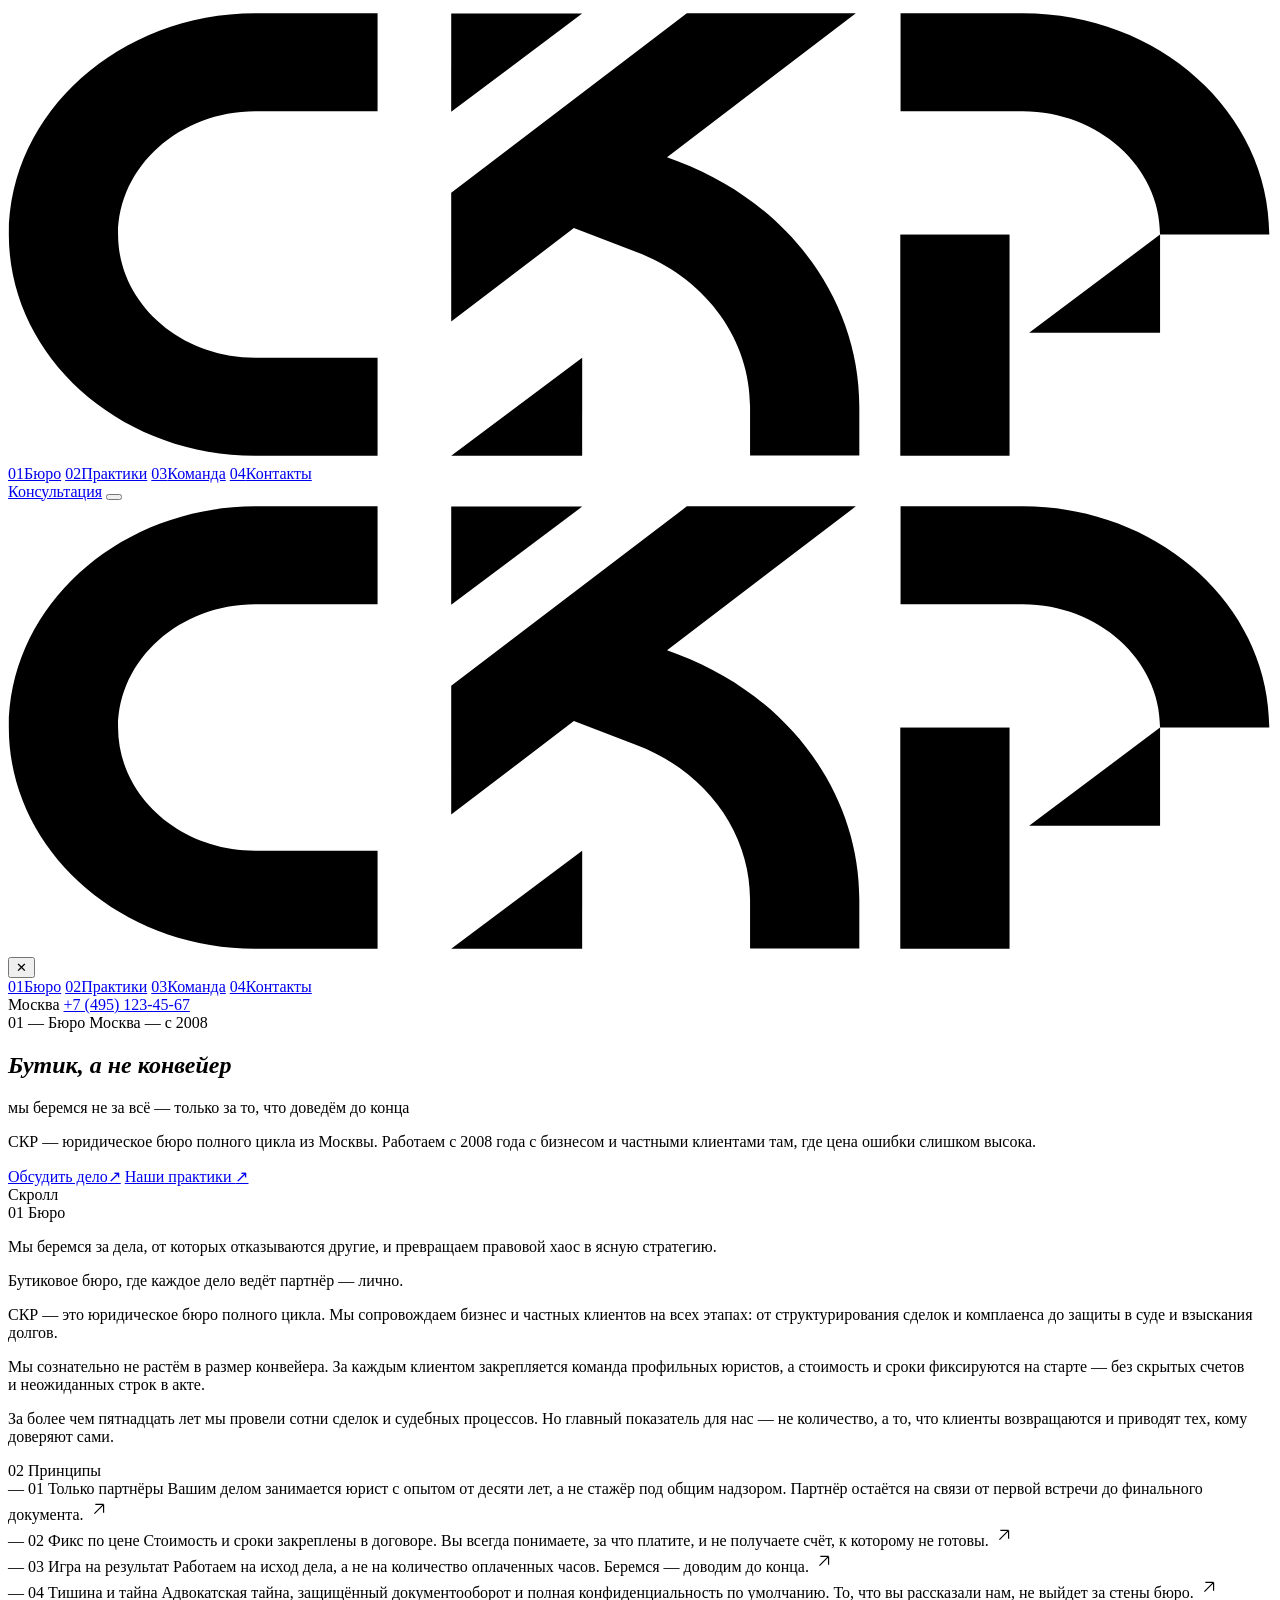
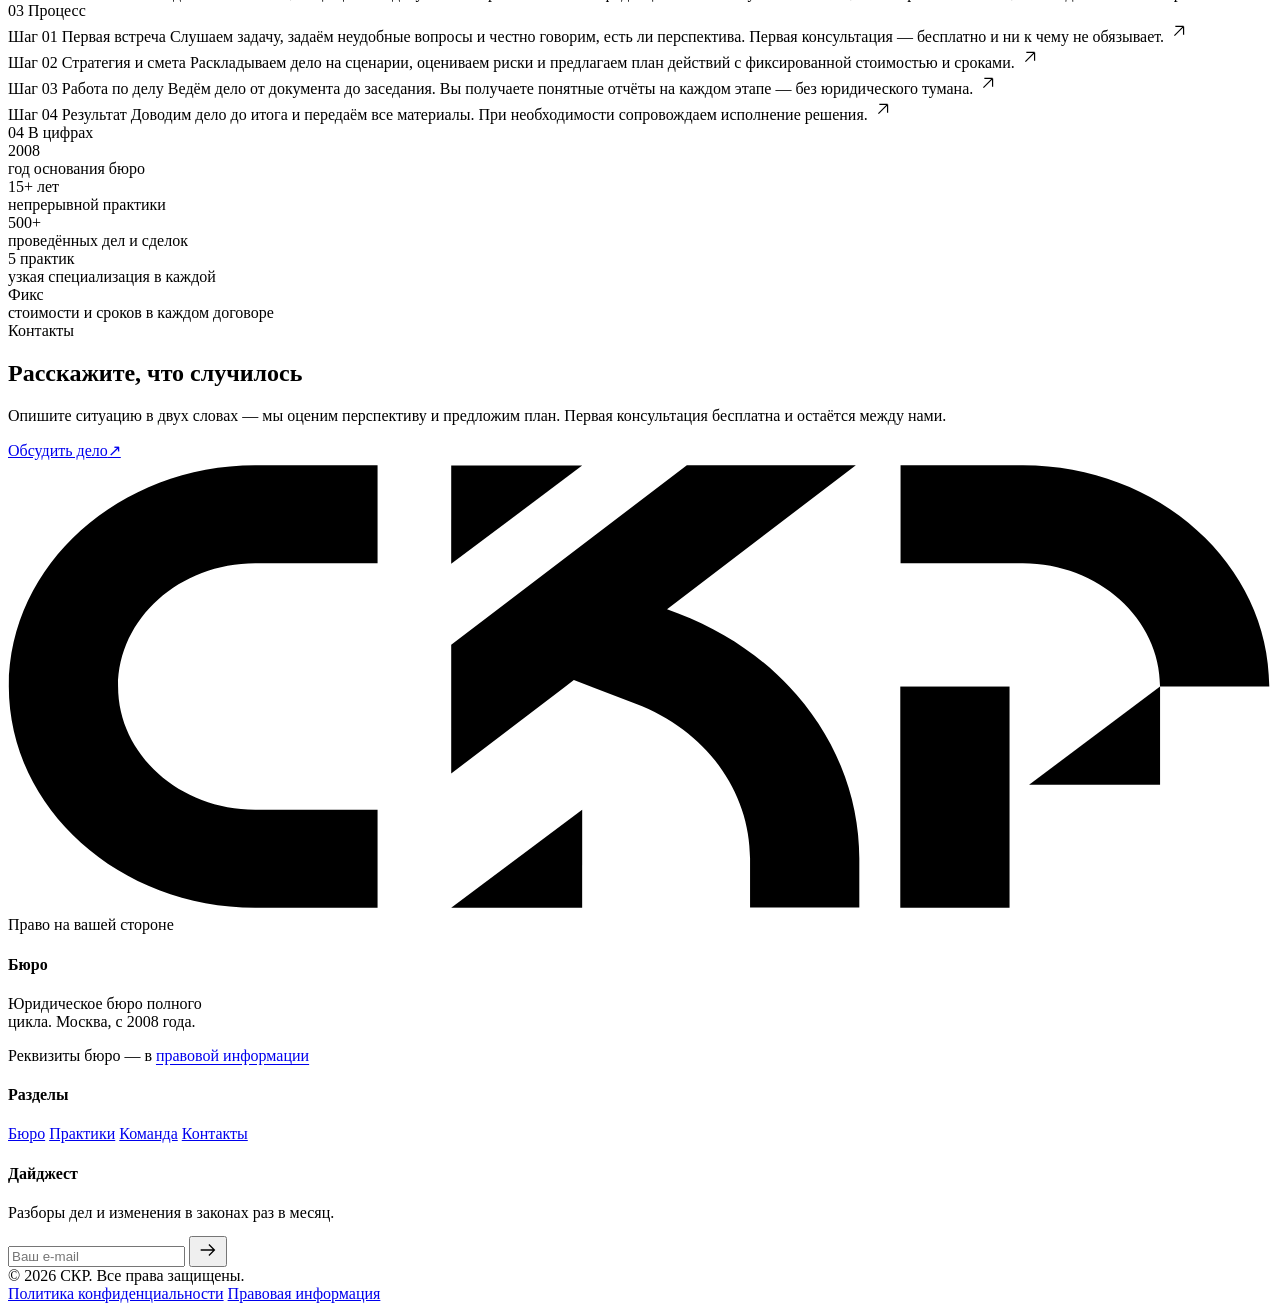
==== site/index.html @ e6e2aff7 "feat: assemble 4-page SKR site from design reference and content spec - clone-and-carve of Desigan/s" ====
<!DOCTYPE html>
<html lang="ru">
<head>
<meta charset="UTF-8">
<meta name="viewport" content="width=device-width, initial-scale=1.0">
<title>СКР — Юридическое бюро полного цикла | Москва</title>
<meta name="description" content="СКР — бутиковое юридическое бюро полного цикла из Москвы. Работаем с 2008 года с бизнесом и частными клиентами там, где цена ошибки слишком высока.">
<link rel="icon" type="image/svg+xml" href="assets/img/favicon.svg">
<link rel="preload" href="assets/fonts/vela-200-800.woff2" as="font" type="font/woff2" crossorigin>
<link rel="preload" href="assets/fonts/cormorant-300-700.woff2" as="font" type="font/woff2" crossorigin>
<link rel="preload" href="assets/fonts/cormorant-300-700-italic.woff2" as="font" type="font/woff2" crossorigin>
<link rel="stylesheet" href="assets/css/style.css">
</head>
<body class="no-js">

<!-- cursor -->
<div class="cur" aria-hidden="true"></div>
<div class="cur cur-ring" aria-hidden="true"></div>

<!-- ===================== HEADER ===================== -->
<header class="hdr">
<div class="hdr__in">
<a href="index.html" class="logo cursor-target" aria-label="СКР — юридическое бюро">
<svg viewBox="62 213 472 169" xmlns="http://www.w3.org/2000/svg">
<path d="M62.3,297.6c0,45.5,41.3,82.6,92,82.6H200v-36.6h-45.7c-28.2,0-51.2-20.6-51.2-46c0-25.3,23-46,51.2-46H200v-36.6h-45.7C103.6,215.1,62.3,252.1,62.3,297.6z"/>
<path d="M312.3,270.3l-4.2-1.6l70.5-53.7h-63.1l-88,67v48.1l45.8-34.9l23.1,8.8c26,9.8,42.7,32.5,42.7,57.8v18.3h40.8v-18.3C379.9,321.9,353.4,285.9,312.3,270.3z"/>
<path d="M492.2,297.6H533c0-45.5-41.3-82.6-92-82.6h-45.7v36.6h45.7C469.2,251.7,492.2,272.3,492.2,297.6z"/>
<rect x="395.2" y="297.6" width="40.8" height="82.6"/>
<polygon points="276.4,343.6 276.4,380.2 227.5,380.2"/>
<polygon points="492.2,297.6 492.2,334.3 443.3,334.3"/>
<polygon points="227.5,251.7 227.5,215.1 276.4,215.1"/>
</svg>
</a>
<nav class="nav">
<a href="index.html" class="cursor-target is-active" aria-current="page"><span class="nn">01</span>Бюро</a>
<a href="praktiki.html" class="cursor-target"><span class="nn">02</span>Практики</a>
<a href="komanda.html" class="cursor-target"><span class="nn">03</span>Команда</a>
<a href="kontakty.html" class="cursor-target"><span class="nn">04</span>Контакты</a>
</nav>
<a href="kontakty.html" class="hdr__cta cursor-target"><span class="dot"></span>Консультация</a>
<button class="burger cursor-target" id="burger" aria-label="Меню"><span></span><span></span></button>
</div>
</header>

<!-- mobile menu -->
<div class="mm" id="mm">
<div class="mm__top">
<span class="logo" aria-hidden="true">
<svg viewBox="62 213 472 169" xmlns="http://www.w3.org/2000/svg">
<path d="M62.3,297.6c0,45.5,41.3,82.6,92,82.6H200v-36.6h-45.7c-28.2,0-51.2-20.6-51.2-46c0-25.3,23-46,51.2-46H200v-36.6h-45.7C103.6,215.1,62.3,252.1,62.3,297.6z"/>
<path d="M312.3,270.3l-4.2-1.6l70.5-53.7h-63.1l-88,67v48.1l45.8-34.9l23.1,8.8c26,9.8,42.7,32.5,42.7,57.8v18.3h40.8v-18.3C379.9,321.9,353.4,285.9,312.3,270.3z"/>
<path d="M492.2,297.6H533c0-45.5-41.3-82.6-92-82.6h-45.7v36.6h45.7C469.2,251.7,492.2,272.3,492.2,297.6z"/>
<rect x="395.2" y="297.6" width="40.8" height="82.6"/>
<polygon points="276.4,343.6 276.4,380.2 227.5,380.2"/>
<polygon points="492.2,297.6 492.2,334.3 443.3,334.3"/>
<polygon points="227.5,251.7 227.5,215.1 276.4,215.1"/>
</svg>
</span>
<button class="mm__x" id="mmx" aria-label="Закрыть">✕</button>
</div>
<nav>
<a href="index.html" class="mlink is-active"><span class="mn">01</span>Бюро</a>
<a href="praktiki.html" class="mlink"><span class="mn">02</span>Практики</a>
<a href="komanda.html" class="mlink"><span class="mn">03</span>Команда</a>
<a href="kontakty.html" class="mlink"><span class="mn">04</span>Контакты</a>
</nav>
<div class="mm__foot">
<span>Москва</span>
<span><a href="tel:+74951234567">+7&nbsp;(495)&nbsp;123-45-67</a></span>
</div>
</div>

<!-- ===================== HERO — 1.1 ===================== -->
<section class="hero" id="top">
<div class="hero__meta">
<span class="kicker">01&nbsp;— Бюро</span>
<span class="kicker kicker--mute">Москва — с&nbsp;2008</span>
</div>
<div class="hero__h full">
<h1 data-hero>
<span class="row"><i>Бутик,</i></span>
<span class="row"><i>а&nbsp;не&nbsp;<span class="accent">конвейер</span></i></span>
</h1>
<p class="hero__serif fx" data-fade>мы&nbsp;беремся не&nbsp;за&nbsp;всё&nbsp;— только за&nbsp;то, что доведём до&nbsp;конца</p>
<div class="hero__base">
<p class="hero__lead lead muted fx" data-fade>СКР&nbsp;— юридическое бюро полного цикла из&nbsp;Москвы. Работаем с&nbsp;2008 года с&nbsp;бизнесом и&nbsp;частными клиентами там, где цена ошибки слишком высока.</p>
<div class="hero__actions fx" data-fade>
<a href="kontakty.html" class="btn btn--solid cursor-target"><span class="lbl">Обсудить дело</span><span class="arr">↗</span></a>
<a href="praktiki.html" class="lnk cursor-target">Наши практики <span class="arr">↗</span></a>
</div>
</div>
</div>
<div class="scrollcue" aria-hidden="true">
<span>Скролл</span>
<div class="l"></div>
</div>
</section>

<!-- ===================== ABOUT — 1.2 / 1.3 ===================== -->
<section class="pad full" id="about">
<div class="sec-head fx" data-fade>
<span class="idx">01</span>
<span class="kicker">Бюро</span>
<span class="rule"></span>
</div>
<div class="grid">
<div style="grid-column:1/13;">
<p class="statement" data-words>Мы&nbsp;беремся за&nbsp;дела, от&nbsp;которых отказываются другие, и&nbsp;превращаем правовой хаос <span class="em">в&nbsp;ясную стратегию</span>.</p>
</div>
</div>
<div class="grid about__cols">
<div class="about__l">
<p class="lead fx" data-fade>Бутиковое бюро, где каждое дело ведёт партнёр&nbsp;— лично.</p>
</div>
<div class="about__r">
<p class="body-sm fx" data-fade>СКР&nbsp;— это юридическое бюро полного цикла. Мы&nbsp;сопровождаем бизнес и&nbsp;частных клиентов на&nbsp;всех этапах: от&nbsp;структурирования сделок и&nbsp;комплаенса до&nbsp;защиты в&nbsp;суде и&nbsp;взыскания долгов.</p>
<p class="body-sm fx" data-fade>Мы&nbsp;сознательно не&nbsp;растём в&nbsp;размер конвейера. За&nbsp;каждым клиентом закрепляется команда профильных юристов, а&nbsp;стоимость и&nbsp;сроки фиксируются на&nbsp;старте&nbsp;— без скрытых счетов и&nbsp;неожиданных строк в&nbsp;акте.</p>
<p class="body-sm fx" data-fade>За&nbsp;более чем пятнадцать лет мы&nbsp;провели сотни сделок и&nbsp;судебных процессов. Но&nbsp;главный показатель для нас&nbsp;— не&nbsp;количество, а&nbsp;то, что клиенты возвращаются и&nbsp;приводят тех, кому доверяют сами.</p>
</div>
</div>
</section>

<!-- ===================== PRINCIPLES — 1.4 ===================== -->
<section class="pad full" id="principles" style="padding-top:0;">
<div class="sec-head fx" data-fade>
<span class="idx">02</span>
<span class="kicker">Принципы</span>
<span class="rule"></span>
</div>
<div class="values" style="margin-top:0;">
<div class="vrow cursor-target fx" data-fade>
<span class="vn">— 01</span>
<span class="vt">Только <span class="em">партнёры</span></span>
<span class="vd">Вашим делом занимается юрист с&nbsp;опытом от&nbsp;десяти лет, а&nbsp;не&nbsp;стажёр под общим надзором. Партнёр остаётся на&nbsp;связи от&nbsp;первой встречи до&nbsp;финального документа.</span>
<span class="va"><svg width="22" height="22" viewBox="0 0 24 24" fill="none"><path d="M7 17 17 7M17 7H8M17 7v9" stroke="currentColor" stroke-width="1.3"/></svg></span>
</div>
<div class="vrow cursor-target fx" data-fade>
<span class="vn">— 02</span>
<span class="vt">Фикс по&nbsp;<span class="em">цене</span></span>
<span class="vd">Стоимость и&nbsp;сроки закреплены в&nbsp;договоре. Вы&nbsp;всегда понимаете, за&nbsp;что платите, и&nbsp;не&nbsp;получаете счёт, к&nbsp;которому не&nbsp;готовы.</span>
<span class="va"><svg width="22" height="22" viewBox="0 0 24 24" fill="none"><path d="M7 17 17 7M17 7H8M17 7v9" stroke="currentColor" stroke-width="1.3"/></svg></span>
</div>
<div class="vrow cursor-target fx" data-fade>
<span class="vn">— 03</span>
<span class="vt">Игра на&nbsp;<span class="em">результат</span></span>
<span class="vd">Работаем на&nbsp;исход дела, а&nbsp;не&nbsp;на&nbsp;количество оплаченных часов. Беремся&nbsp;— доводим до&nbsp;конца.</span>
<span class="va"><svg width="22" height="22" viewBox="0 0 24 24" fill="none"><path d="M7 17 17 7M17 7H8M17 7v9" stroke="currentColor" stroke-width="1.3"/></svg></span>
</div>
<div class="vrow cursor-target fx" data-fade>
<span class="vn">— 04</span>
<span class="vt">Тишина и&nbsp;<span class="em">тайна</span></span>
<span class="vd">Адвокатская тайна, защищённый документооборот и&nbsp;полная конфиденциальность по&nbsp;умолчанию. То, что вы&nbsp;рассказали нам, не&nbsp;выйдет за&nbsp;стены бюро.</span>
<span class="va"><svg width="22" height="22" viewBox="0 0 24 24" fill="none"><path d="M7 17 17 7M17 7H8M17 7v9" stroke="currentColor" stroke-width="1.3"/></svg></span>
</div>
</div>
</section>

<!-- ===================== PROCESS — 1.5 ===================== -->
<section class="pad full" id="process" style="padding-top:0;">
<div class="sec-head fx" data-fade>
<span class="idx">03</span>
<span class="kicker">Процесс</span>
<span class="rule"></span>
</div>
<div class="values" style="margin-top:0;">
<div class="vrow cursor-target fx" data-fade>
<span class="vn">Шаг 01</span>
<span class="vt">Первая <span class="em">встреча</span></span>
<span class="vd">Слушаем задачу, задаём неудобные вопросы и&nbsp;честно говорим, есть&nbsp;ли перспектива. Первая консультация&nbsp;— бесплатно и&nbsp;ни&nbsp;к&nbsp;чему не&nbsp;обязывает.</span>
<span class="va"><svg width="22" height="22" viewBox="0 0 24 24" fill="none"><path d="M7 17 17 7M17 7H8M17 7v9" stroke="currentColor" stroke-width="1.3"/></svg></span>
</div>
<div class="vrow cursor-target fx" data-fade>
<span class="vn">Шаг 02</span>
<span class="vt">Стратегия и&nbsp;<span class="em">смета</span></span>
<span class="vd">Раскладываем дело на&nbsp;сценарии, оцениваем риски и&nbsp;предлагаем план действий с&nbsp;фиксированной стоимостью и&nbsp;сроками.</span>
<span class="va"><svg width="22" height="22" viewBox="0 0 24 24" fill="none"><path d="M7 17 17 7M17 7H8M17 7v9" stroke="currentColor" stroke-width="1.3"/></svg></span>
</div>
<div class="vrow cursor-target fx" data-fade>
<span class="vn">Шаг 03</span>
<span class="vt">Работа по&nbsp;<span class="em">делу</span></span>
<span class="vd">Ведём дело от&nbsp;документа до&nbsp;заседания. Вы&nbsp;получаете понятные отчёты на&nbsp;каждом этапе&nbsp;— без юридического тумана.</span>
<span class="va"><svg width="22" height="22" viewBox="0 0 24 24" fill="none"><path d="M7 17 17 7M17 7H8M17 7v9" stroke="currentColor" stroke-width="1.3"/></svg></span>
</div>
<div class="vrow cursor-target fx" data-fade>
<span class="vn">Шаг 04</span>
<span class="vt"><span class="em">Результат</span></span>
<span class="vd">Доводим дело до&nbsp;итога и&nbsp;передаём все материалы. При необходимости сопровождаем исполнение решения.</span>
<span class="va"><svg width="22" height="22" viewBox="0 0 24 24" fill="none"><path d="M7 17 17 7M17 7H8M17 7v9" stroke="currentColor" stroke-width="1.3"/></svg></span>
</div>
</div>
</section>

<!-- ===================== FACTS — 1.6 ===================== -->
<section class="pad full" id="facts" style="padding-top:0;">
<div class="sec-head fx" data-fade>
<span class="idx">04</span>
<span class="kicker">В&nbsp;цифрах</span>
<span class="rule"></span>
</div>
<div class="facts" style="margin-top:0;">
<div class="fact fx" data-fade>
<div class="fact__n">2008</div>
<div class="fact__l">год основания бюро</div>
</div>
<div class="fact fx" data-fade>
<div class="fact__n">15+&nbsp;<span class="em">лет</span></div>
<div class="fact__l">непрерывной практики</div>
</div>
<div class="fact fx" data-fade>
<div class="fact__n">500+</div>
<div class="fact__l">проведённых дел и&nbsp;сделок</div>
</div>
<div class="fact fx" data-fade>
<div class="fact__n">5&nbsp;<span class="em">практик</span></div>
<div class="fact__l">узкая специализация в&nbsp;каждой</div>
</div>
<div class="fact fx" data-fade>
<div class="fact__n"><span class="em">Фикс</span></div>
<div class="fact__l">стоимости и&nbsp;сроков в&nbsp;каждом договоре</div>
</div>
</div>
</section>

<!-- ===================== CTA — 1.7 ===================== -->
<section class="cta full">
<span class="kicker fx" data-fade>Контакты</span>
<h2 class="cta__h fx" data-fade>Расскажите, <span class="em">что случилось</span></h2>
<p class="cta__p fx" data-fade>Опишите ситуацию в&nbsp;двух словах&nbsp;— мы&nbsp;оценим перспективу и&nbsp;предложим план. Первая консультация бесплатна и&nbsp;остаётся между нами.</p>
<div class="cta__act fx" data-fade>
<a href="kontakty.html" class="btn btn--on cursor-target"><span class="lbl">Обсудить дело</span><span class="arr">↗</span></a>
</div>
</section>

<!-- ===================== FOOTER ===================== -->
<footer class="footer full">
<div class="grid">
<div class="footer__mark fx" data-fade>
<span class="logo footer__logo" aria-label="СКР">
<svg viewBox="62 213 472 169" xmlns="http://www.w3.org/2000/svg">
<path d="M62.3,297.6c0,45.5,41.3,82.6,92,82.6H200v-36.6h-45.7c-28.2,0-51.2-20.6-51.2-46c0-25.3,23-46,51.2-46H200v-36.6h-45.7C103.6,215.1,62.3,252.1,62.3,297.6z"/>
<path d="M312.3,270.3l-4.2-1.6l70.5-53.7h-63.1l-88,67v48.1l45.8-34.9l23.1,8.8c26,9.8,42.7,32.5,42.7,57.8v18.3h40.8v-18.3C379.9,321.9,353.4,285.9,312.3,270.3z"/>
<path d="M492.2,297.6H533c0-45.5-41.3-82.6-92-82.6h-45.7v36.6h45.7C469.2,251.7,492.2,272.3,492.2,297.6z"/>
<rect x="395.2" y="297.6" width="40.8" height="82.6"/>
<polygon points="276.4,343.6 276.4,380.2 227.5,380.2"/>
<polygon points="492.2,297.6 492.2,334.3 443.3,334.3"/>
<polygon points="227.5,251.7 227.5,215.1 276.4,215.1"/>
</svg>
</span>
<span class="tag">Право на&nbsp;вашей стороне</span>
</div>
</div>
<div class="grid footer__cols">
<div class="fcol fcol--a">
<h4>Бюро</h4>
<p class="muted" style="max-width:30ch;color:var(--grey);">Юридическое бюро полного цикла. Москва, с&nbsp;2008&nbsp;года.</p>
<p class="footer__req" style="margin-top:14px;">Реквизиты бюро&nbsp;— в&nbsp;<a href="privacy.html#legal" class="cursor-target" style="text-decoration:underline;text-underline-offset:3px;">правовой информации</a></p>
</div>
<div class="fcol fcol--b">
<h4>Разделы</h4>
<a href="index.html" class="cursor-target">Бюро</a>
<a href="praktiki.html" class="cursor-target">Практики</a>
<a href="komanda.html" class="cursor-target">Команда</a>
<a href="kontakty.html" class="cursor-target">Контакты</a>
</div>
<div class="fcol fcol--c">
<h4>Дайджест</h4>
<p class="muted" style="color:var(--grey);margin-bottom:14px;">Разборы дел и&nbsp;изменения в&nbsp;законах раз в&nbsp;месяц.</p>
<form class="fnews" id="newsForm">
<input type="email" placeholder="Ваш e-mail" required aria-label="Ваш e-mail">
<button type="submit" aria-label="Подписаться" class="cursor-target">
<svg width="22" height="22" viewBox="0 0 24 24" fill="none"><path d="M4 12h15M13 6l6 6-6 6" stroke="currentColor" stroke-width="1.4"/></svg>
</button>
</form>
</div>
</div>
<div class="footer__base">
<span class="c">© 2026 СКР. Все права защищены.</span>
<div class="links">
<a href="privacy.html" class="cursor-target">Политика конфиденциальности</a>
<a href="privacy.html#legal" class="cursor-target">Правовая информация</a>
</div>
</div>
</footer>

<script src="assets/js/vendor/gsap.min.js"></script>
<script src="assets/js/vendor/ScrollTrigger.min.js"></script>
<script src="assets/js/vendor/lenis.min.js"></script>
<script src="assets/js/vendor/splitting.min.js"></script>
<script src="assets/js/main.js"></script>
</body>
</html>
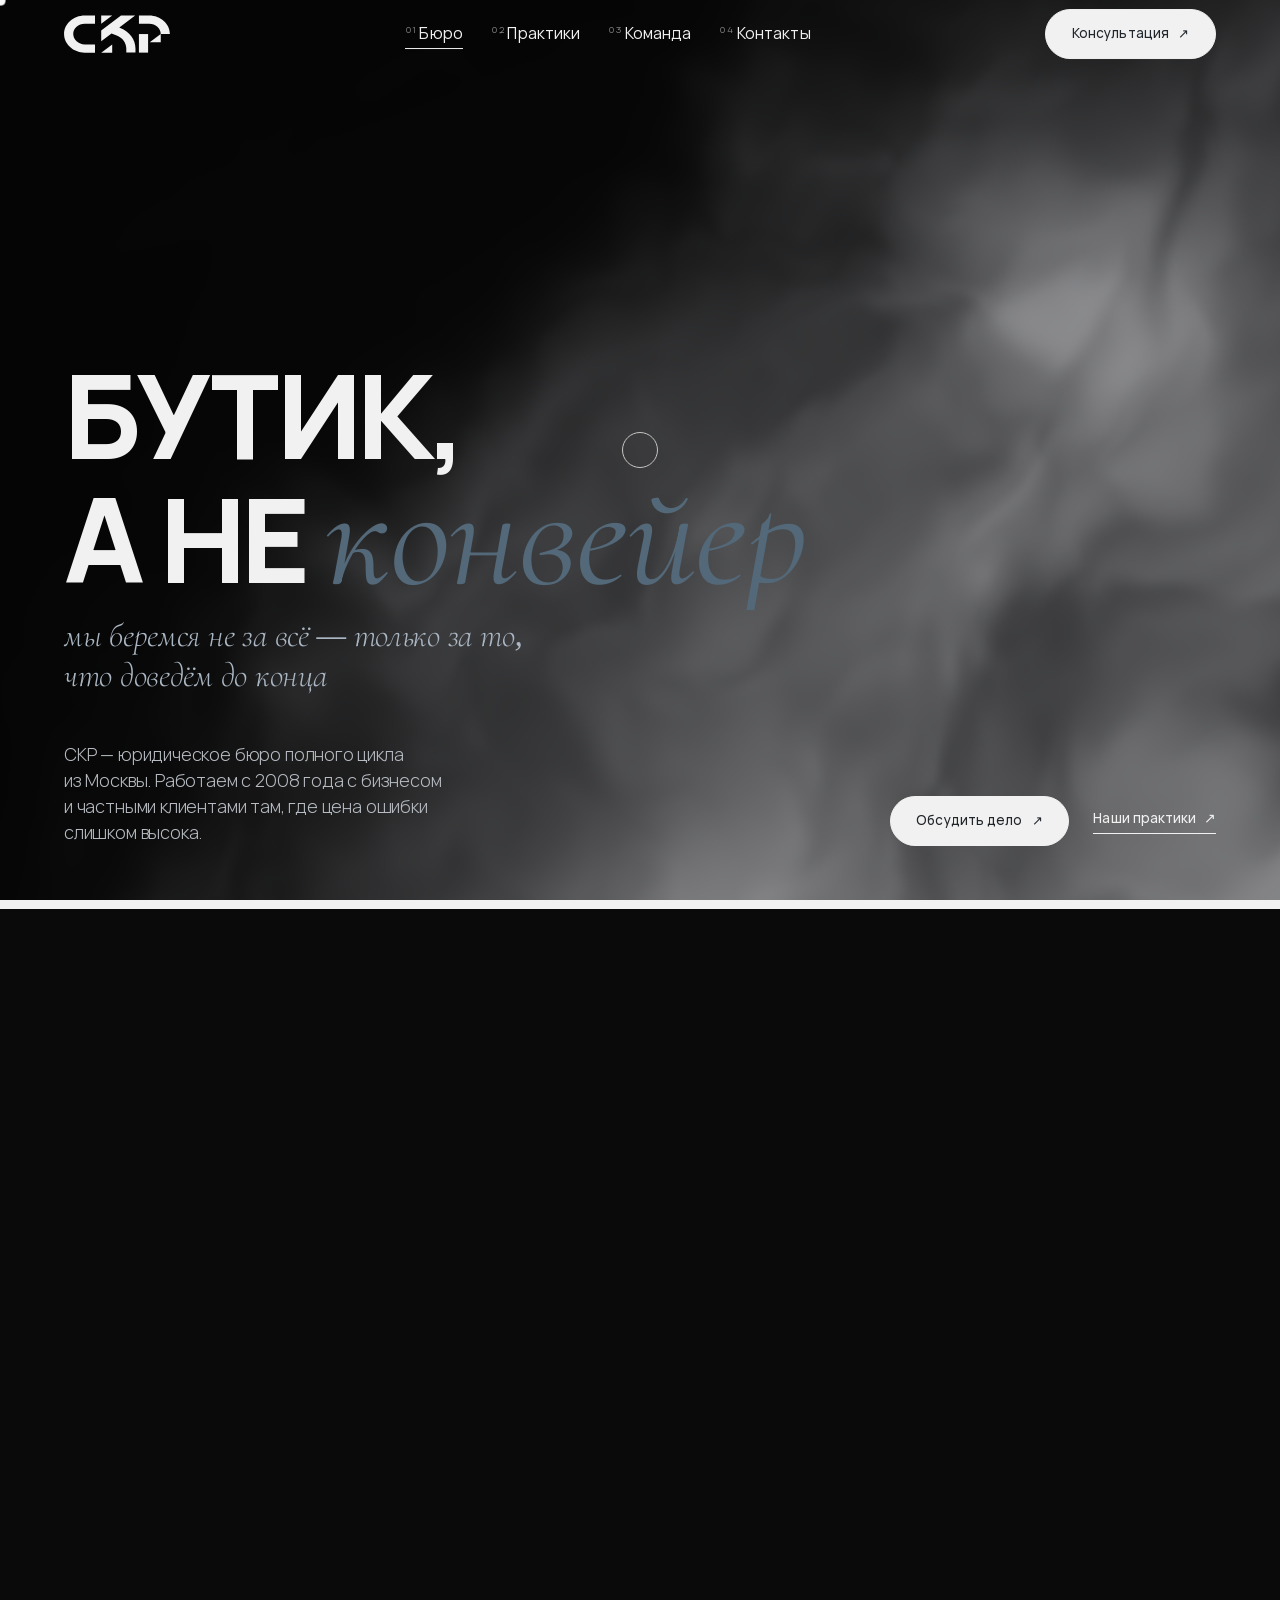
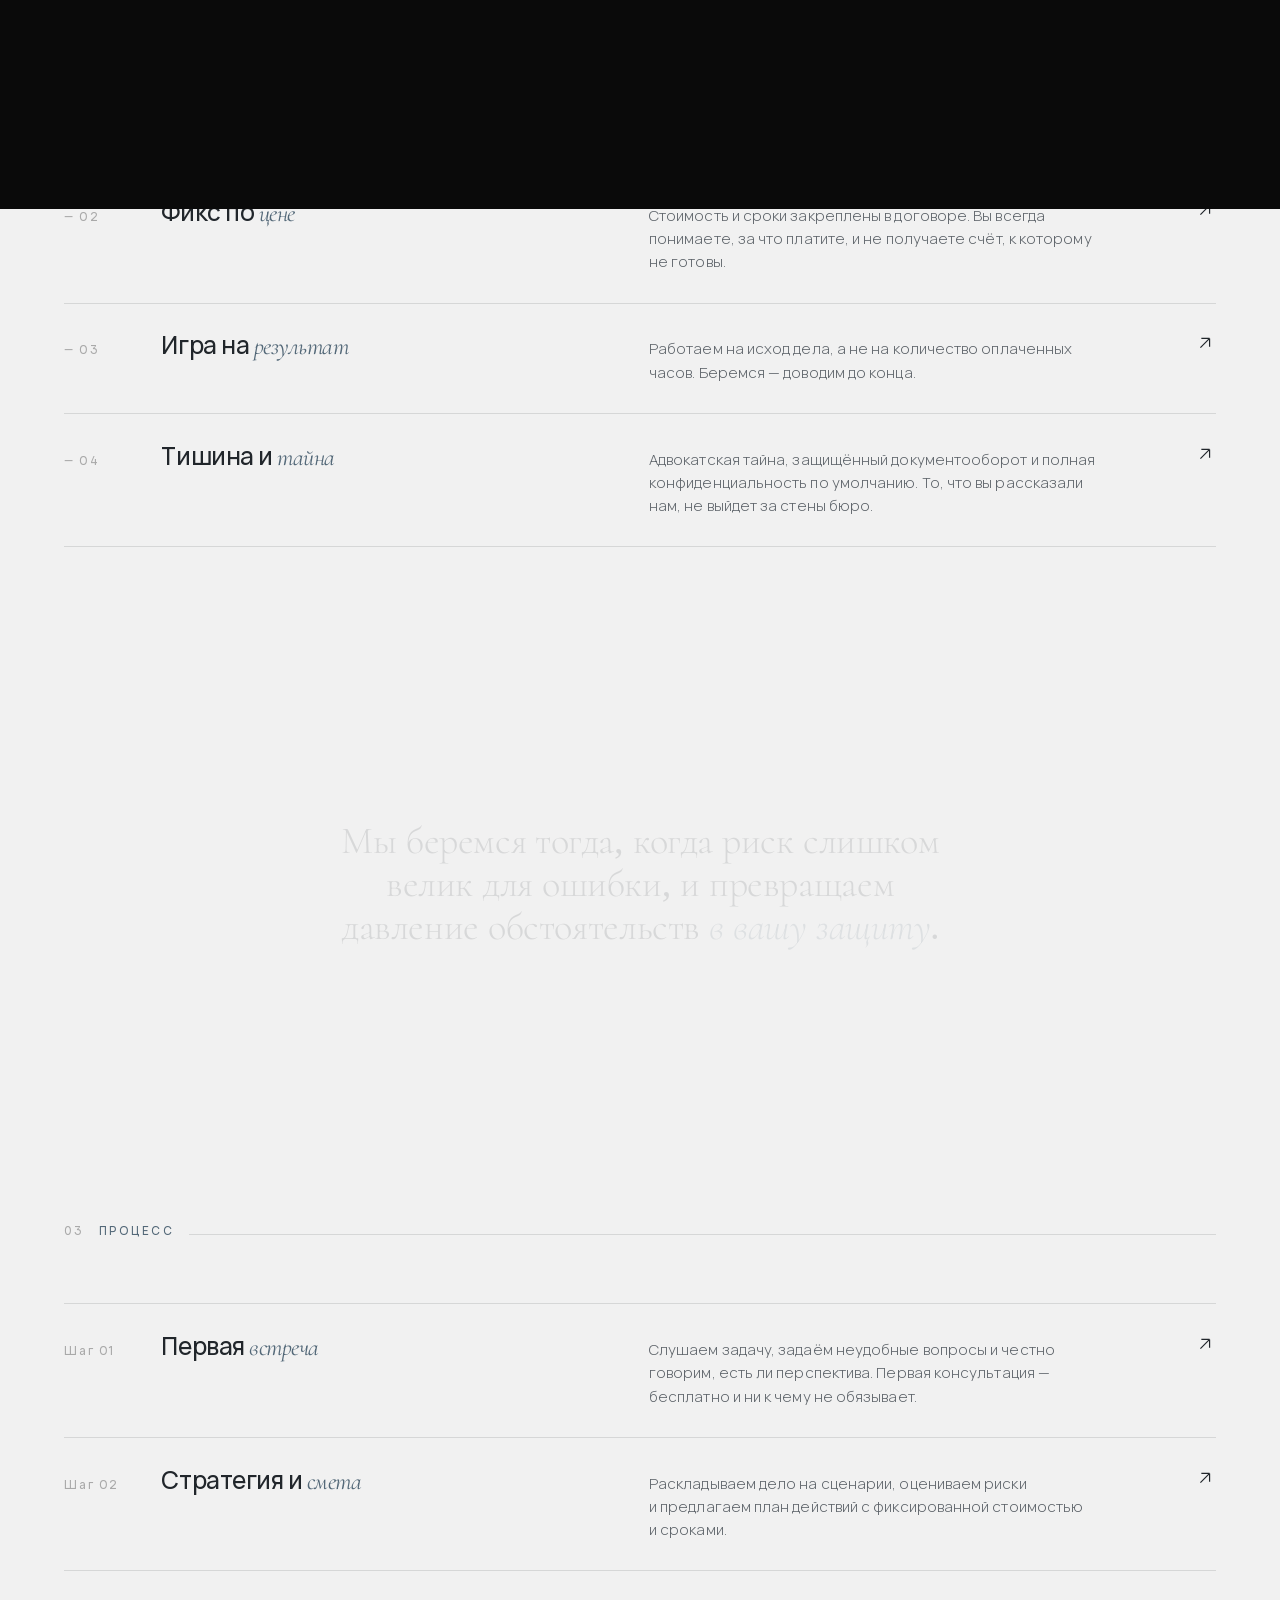
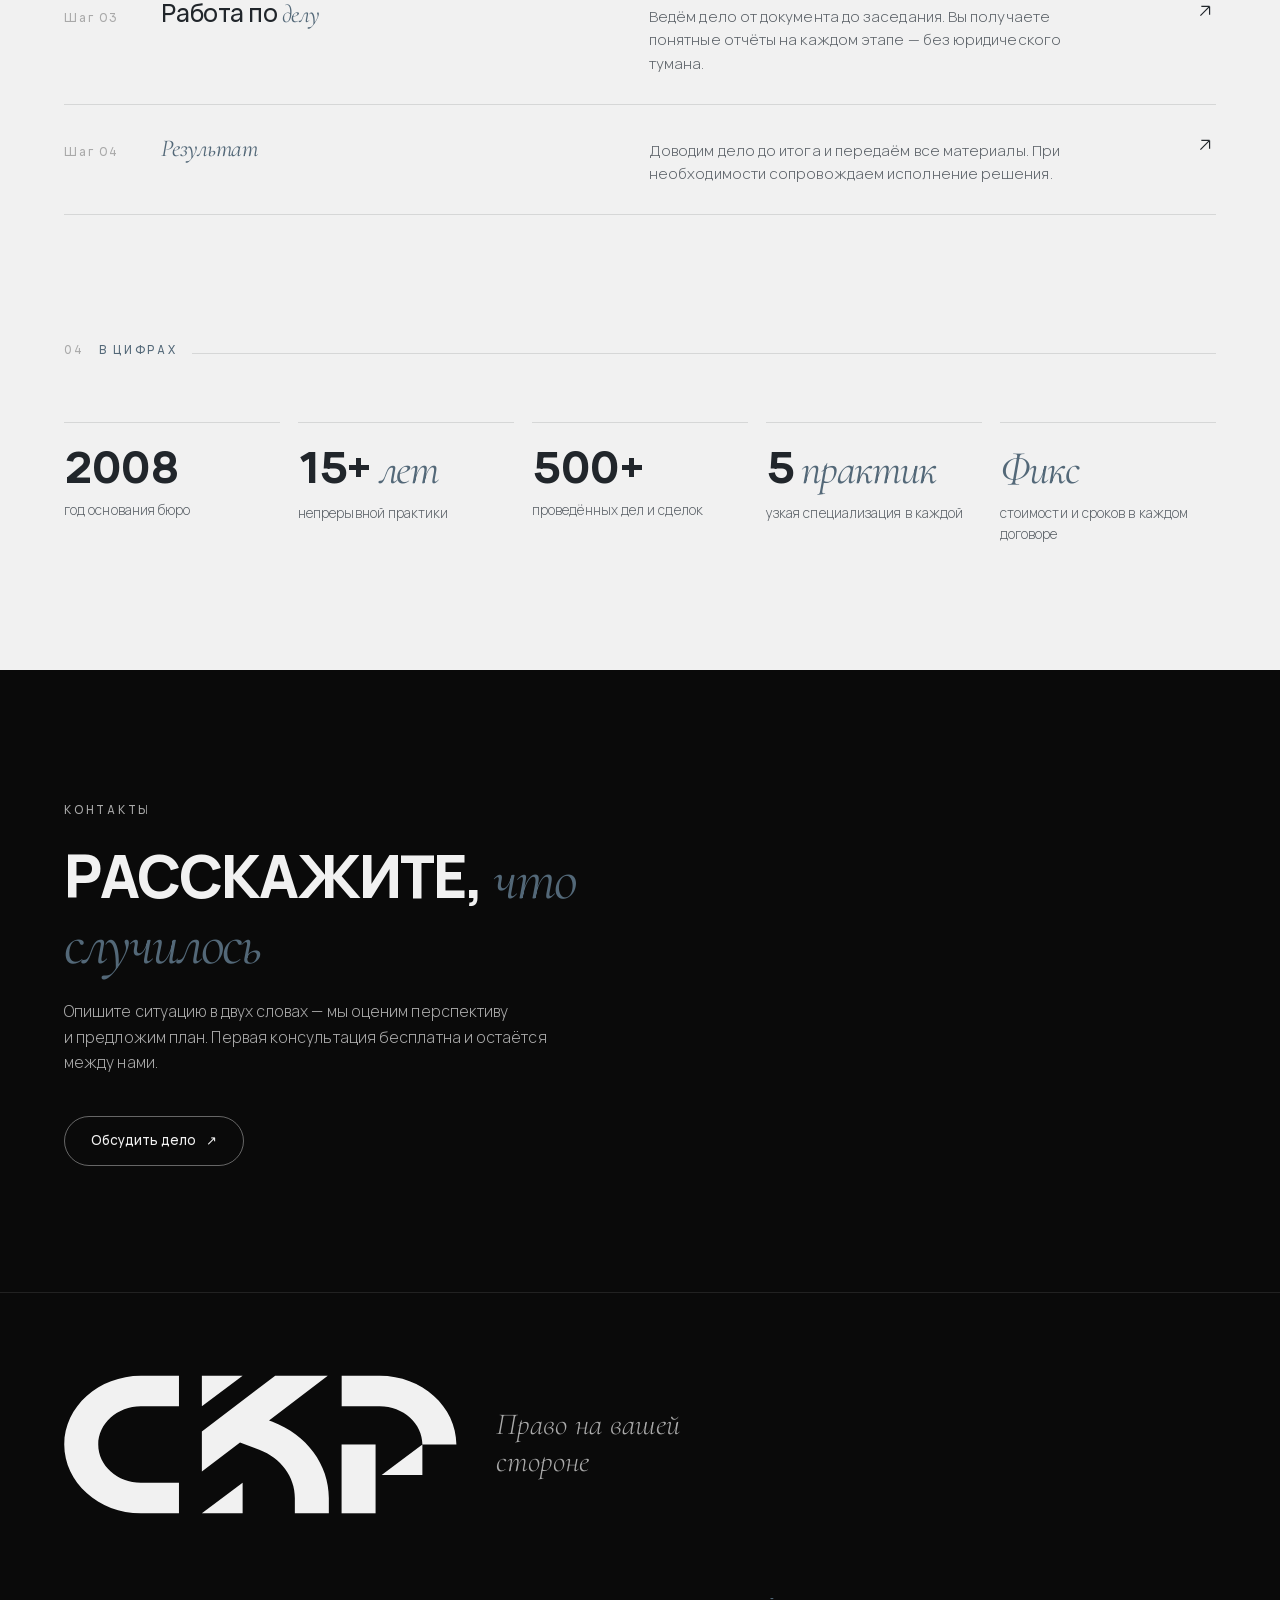
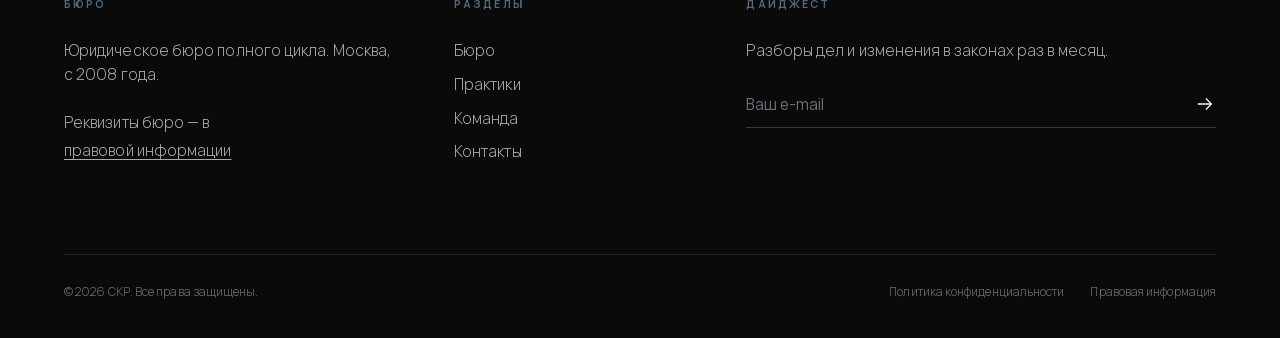
==== commit 797b59e0: "feat: dark hero with WebGL abstraction + UI refinements across the site - hero: animated monochrome " ====
--- a/site/index.html
+++ b/site/index.html
@@ -37,7 +37,7 @@
 <a href="komanda.html" class="cursor-target"><span class="nn">03</span>Команда</a>
 <a href="kontakty.html" class="cursor-target"><span class="nn">04</span>Контакты</a>
 </nav>
-<a href="kontakty.html" class="hdr__cta cursor-target"><span class="dot"></span>Консультация</a>
+<a href="kontakty.html" class="hdr__cta btn cursor-target"><span class="lbl">Консультация</span><span class="arr">↗</span></a>
 <button class="burger cursor-target" id="burger" aria-label="Меню"><span></span><span></span></button>
 </div>
 </header>
@@ -71,11 +71,8 @@
 </div>
 
 <!-- ===================== HERO — 1.1 ===================== -->
-<section class="hero" id="top">
-<div class="hero__meta">
-<span class="kicker">01&nbsp;— Бюро</span>
-<span class="kicker kicker--mute">Москва — с&nbsp;2008</span>
-</div>
+<section class="hero hero--dark" id="top">
+<canvas class="hero__bg" id="heroBg" aria-hidden="true"></canvas>
 <div class="hero__h full">
 <h1 data-hero>
 <span class="row"><i>Бутик,</i></span>
@@ -90,10 +87,6 @@
 </div>
 </div>
 </div>
-<div class="scrollcue" aria-hidden="true">
-<span>Скролл</span>
-<div class="l"></div>
-</div>
 </section>
 
 <!-- ===================== ABOUT — 1.2 / 1.3 ===================== -->
@@ -103,13 +96,9 @@
 <span class="kicker">Бюро</span>
 <span class="rule"></span>
 </div>
-<div class="grid">
-<div style="grid-column:1/13;">
-<p class="statement" data-words>Мы&nbsp;беремся за&nbsp;дела, от&nbsp;которых отказываются другие, и&nbsp;превращаем правовой хаос <span class="em">в&nbsp;ясную стратегию</span>.</p>
-</div>
-</div>
 <div class="grid about__cols">
 <div class="about__l">
+<p class="statement" data-words>Мы&nbsp;беремся за&nbsp;дела, от&nbsp;которых отказываются другие, и&nbsp;превращаем правовой хаос <span class="em">в&nbsp;ясную стратегию</span>.</p>
 <p class="lead fx" data-fade>Бутиковое бюро, где каждое дело ведёт партнёр&nbsp;— лично.</p>
 </div>
 <div class="about__r">
@@ -121,7 +110,7 @@
 </section>
 
 <!-- ===================== PRINCIPLES — 1.4 ===================== -->
-<section class="pad full" id="principles" style="padding-top:0;">
+<section class="pad full" id="principles" style="padding-top:0;padding-bottom:0;">
 <div class="sec-head fx" data-fade>
 <span class="idx">02</span>
 <span class="kicker">Принципы</span>
@@ -153,6 +142,11 @@
 <span class="va"><svg width="22" height="22" viewBox="0 0 24 24" fill="none"><path d="M7 17 17 7M17 7H8M17 7v9" stroke="currentColor" stroke-width="1.3"/></svg></span>
 </div>
 </div>
+</section>
+
+<!-- ===================== MANIFESTO — full-screen statement ===================== -->
+<section class="manifesto full" id="manifesto">
+<p class="statement manifesto__t" data-words>Мы&nbsp;беремся тогда, когда риск слишком велик для&nbsp;ошибки, и&nbsp;превращаем давление обстоятельств <span class="em">в&nbsp;вашу защиту</span>.</p>
 </section>
 
 <!-- ===================== PROCESS — 1.5 ===================== -->
@@ -282,6 +276,7 @@
 </div>
 </footer>
 
+<script src="assets/js/hero-bg.js"></script>
 <script src="assets/js/vendor/gsap.min.js"></script>
 <script src="assets/js/vendor/ScrollTrigger.min.js"></script>
 <script src="assets/js/vendor/lenis.min.js"></script>
--- a/site/assets/css/style.css
+++ b/site/assets/css/style.css
@@ -0,0 +1,494 @@
+
+/* ============================================================ FONTS */
+@font-face{font-family:'Vela';src:url('../fonts/vela-200-800.woff2') format('woff2');font-weight:200 800;font-display:swap;font-style:normal;}
+@font-face{font-family:'Cormorant';src:url('../fonts/cormorant-300-700.woff2') format('woff2');font-weight:300 700;font-display:swap;font-style:normal;}
+@font-face{font-family:'Cormorant';src:url('../fonts/cormorant-300-700-italic.woff2') format('woff2');font-weight:300 700;font-display:swap;font-style:italic;}
+
+/* ============================================================ TOKENS */
+:root{
+  --onyx:#0A0A0A; --ink:#21262B; --slate:#536878; --grey:#A9A9A9;
+  --alabaster:#E5E4E2; --paper:#F1F1F1;
+  --accent:#536878;                 /* brand accent = slate, same as the "конвейер" serif accent */
+  --line:rgba(33,38,43,.13); --line-on:rgba(241,241,241,.14);
+
+  /* full-width gutters: scale with viewport, generous on large screens */
+  --gut:clamp(20px,5vw,120px);
+  --gap:clamp(16px,1.4vw,32px);
+
+  /* MODULAR TYPE SCALE  (UX: controlled, ~1.25 ratio, capped on huge screens) */
+  --fs-display:clamp(2.9rem,7.2vw,7.2rem);   /* hero / footer mark */
+  --fs-h2:clamp(2.2rem,4.6vw,4.4rem);        /* section titles */
+  --fs-statement:clamp(1.7rem,3.6vw,3.4rem); /* big serif statements */
+  --fs-h3:clamp(1.6rem,2.8vw,2.6rem);        /* practice titles */
+  --fs-lead:clamp(1.05rem,1.4vw,1.35rem);
+  --fs-body:16px;
+  --fs-cap:.72rem;
+
+  --lh-display:0.98; --lh-tight:1.04;
+
+  --serif:'Cormorant',Georgia,serif;
+  --sans:'Vela',-apple-system,sans-serif;
+  --ease:cubic-bezier(.22,1,.36,1);
+  --hdr-h:clamp(64px,7.5vh,84px);
+}
+
+*{margin:0;padding:0;box-sizing:border-box;}
+html{-webkit-font-smoothing:antialiased;text-rendering:optimizeLegibility;}
+html.lenis,html.lenis body{height:auto;}
+.lenis.lenis-smooth{scroll-behavior:auto!important;}
+
+body{
+  font-family:var(--sans);background:var(--paper);color:var(--ink);
+  font-weight:300;line-height:1.55;font-size:var(--fs-body);letter-spacing:.005em;
+  overflow-x:hidden;
+}
+::selection{background:var(--ink);color:var(--paper);}
+a{color:inherit;text-decoration:none;}
+img{display:block;max-width:100%;}
+button{font-family:inherit;}
+
+@media (hover:hover) and (pointer:fine){
+  body{cursor:none;} a,button,.cursor-target{cursor:none;}
+}
+
+/* ============================================================ LAYOUT (full-width) */
+.full{width:100%;padding-inline:var(--gut);}
+.grid{display:grid;grid-template-columns:repeat(12,1fr);column-gap:var(--gap);}
+
+/* ============================================================ TYPE HELPERS */
+.kicker{font-size:var(--fs-cap);font-weight:500;letter-spacing:.24em;text-transform:uppercase;color:var(--slate);}
+.kicker--mute{color:var(--grey);}
+.idx{font-size:var(--fs-cap);font-weight:500;letter-spacing:.2em;color:var(--grey);}
+.h-disp{font-family:var(--sans);font-weight:800;text-transform:uppercase;letter-spacing:-.035em;line-height:var(--lh-display);}
+.serif-it{font-family:var(--serif);font-style:italic;font-weight:400;letter-spacing:-.005em;text-transform:none;color:var(--slate);}
+.lead{font-size:var(--fs-lead);font-weight:300;line-height:1.45;letter-spacing:-.01em;}
+.muted{color:var(--grey);}
+.body-sm{font-size:var(--fs-body);line-height:1.62;color:#5e646a;font-weight:300;}
+
+.fx{opacity:0;}
+.no-js .fx{opacity:1;}
+
+/* ============================================================ LOGO (the brand mark = СКР) */
+.logo{display:block;}
+.logo svg{display:block;height:100%;width:auto;}
+.logo svg path,.logo svg rect,.logo svg polygon{fill:currentColor;}
+
+/* ============================================================ CURSOR */
+/* white + difference blend: reads near-black on light bg, white on dark bg */
+.cur{position:fixed;top:0;left:0;width:10.5px;height:10.5px;border-radius:50%;background:#fff;pointer-events:none;z-index:9999;transform:translate(-50%,-50%);mix-blend-mode:difference;transition:width .35s var(--ease),height .35s var(--ease);}
+.cur-ring{width:36px;height:36px;border:1px solid #fff;background:transparent;z-index:9998;transition:width .4s var(--ease),height .4s var(--ease),opacity .4s,transform .12s ease-out;mix-blend-mode:difference;}
+body.cur-hov .cur-ring{width:58px;height:58px;}
+@media(hover:none),(pointer:coarse){.cur,.cur-ring{display:none;}}
+
+/* ============================================================ HEADER */
+.hdr{position:fixed;inset:0 0 auto 0;z-index:200;}
+.hdr__in{display:flex;align-items:center;justify-content:space-between;height:var(--hdr-h);padding-inline:var(--gut);}
+/* adaptive header text: dark over light sections, light over dark ones (toggled by JS) */
+.hdr a,.hdr button,.hdr .logo{color:var(--ink);transition:color .4s var(--ease);}
+.hdr.on-dark a,.hdr.on-dark button,.hdr.on-dark .logo,
+body.page-dark .hdr a,body.page-dark .hdr button,body.page-dark .hdr .logo{color:var(--paper);}
+.hdr .logo{height:clamp(30px,3vw,38px);}
+.nav{display:flex;gap:clamp(18px,2.2vw,40px);align-items:center;}
+.nav a{font-size:16px;font-weight:400;position:relative;}
+.nav a::after{content:'';position:absolute;left:0;bottom:-3px;height:1px;width:0;background:currentColor;transition:width .45s var(--ease);}
+.nav a:hover::after{width:100%;}
+.nav .nn{font-size:.58rem;letter-spacing:.08em;opacity:.5;vertical-align:super;margin-right:3px;}
+/* header CTA: same colours/animation as the solid "Обсудить дело" pill.
+   Light sections: ink pill, paper fill on hover. Dark sections (.on-dark): inverted. */
+.hdr__cta.btn{background:var(--ink);border-color:var(--ink);transition:background .4s var(--ease),border-color .4s var(--ease);}
+.hdr__cta.btn .lbl,.hdr__cta.btn .arr{color:var(--paper);}
+.hdr__cta.btn::before{background:var(--paper);}
+.hdr__cta.btn:hover .lbl,.hdr__cta.btn:hover .arr{color:var(--ink);}
+.hdr.on-dark .hdr__cta.btn{background:var(--paper);border-color:var(--paper);}
+.hdr.on-dark .hdr__cta.btn .lbl,.hdr.on-dark .hdr__cta.btn .arr{color:var(--ink);}
+.hdr.on-dark .hdr__cta.btn::before{background:var(--onyx);}
+.hdr.on-dark .hdr__cta.btn:hover .lbl,.hdr.on-dark .hdr__cta.btn:hover .arr{color:var(--paper);}
+.burger{display:none;flex-direction:column;gap:5px;background:none;border:none;padding:6px;}
+.burger span{width:25px;height:1.5px;background:currentColor;}
+
+/* ============================================================ BUTTONS / LINKS */
+.lnk{position:relative;display:inline-flex;align-items:center;gap:.55em;font-size:.85rem;font-weight:500;padding-bottom:5px;}
+.lnk .arr{transition:transform .5s var(--ease);}
+.lnk::after{content:'';position:absolute;left:0;bottom:0;height:1px;width:100%;background:currentColor;transform-origin:right;transform:scaleX(1);transition:transform .5s var(--ease);}
+.lnk:hover::after{transform-origin:left;transform:scaleX(0);}
+.lnk:hover .arr{transform:translate(4px,-4px);}
+.btn{position:relative;display:inline-flex;align-items:center;gap:.7em;padding:1.02em 1.9em;border-radius:100px;border:1px solid var(--ink);font-size:.84rem;font-weight:500;color:var(--ink);overflow:hidden;isolation:isolate;box-shadow:none;}
+.btn .lbl,.btn .arr{position:relative;z-index:2;transition:color .5s var(--ease),transform .5s var(--ease);}
+.btn::before{content:'';position:absolute;inset:0;background:var(--ink);transform:translateY(101%);transition:transform .55s var(--ease);z-index:1;}
+.btn:hover::before{transform:translateY(0);}
+.btn:hover .lbl,.btn:hover .arr{color:var(--paper);}
+.btn:hover .arr{transform:translate(3px,-3px);}
+.btn--solid{background:var(--ink);color:var(--paper);}
+.btn--solid .lbl,.btn--solid .arr{color:var(--paper);}
+.btn--solid::before{background:var(--paper);}
+.btn--solid:hover .lbl,.btn--solid:hover .arr{color:var(--ink);}
+.btn--on{border-color:rgba(241,241,241,.4);color:var(--paper);}
+.btn--on .lbl,.btn--on .arr{color:var(--paper);}
+.btn--on::before{background:var(--paper);}
+.btn--on:hover .lbl,.btn--on:hover .arr{color:var(--ink);}
+
+/* ============================================================ SECTION RHYTHM */
+.pad{padding-block:clamp(96px,14vh,200px);}
+.sec-head{display:flex;align-items:baseline;gap:14px;margin-bottom:clamp(48px,7vh,96px);}
+.sec-head .rule{flex:1;height:1px;background:var(--line);}
+
+/* ============================================================ HERO (calmer, UX scale) */
+.hero{position:relative;min-height:100svh;display:flex;flex-direction:column;justify-content:flex-end;padding-bottom:clamp(40px,6vh,72px);}
+/* dark hero with animated WebGL abstraction behind the content */
+.hero--dark{background:#060606;color:var(--paper);}
+.hero__bg{position:absolute;inset:0;width:100%;height:100%;display:block;z-index:0;}
+.hero--dark>*:not(.hero__bg){position:relative;z-index:1;}
+.hero--dark .kicker{color:#8ea0b4;}
+.hero--dark .kicker--mute{color:#7a8087;}
+.hero--dark .hero__serif{color:#aab6c2;}
+.hero--dark .accent{color:#93a5b8;}
+.hero--dark .hero__lead{color:#b7bcc2;}
+.hero--dark .lnk{color:var(--paper);}
+/* invert the solid CTA on dark contexts: light pill, fills page-black on hover */
+.hero--dark .btn--solid,body.page-dark .btn--solid{background:var(--paper);border-color:var(--paper);}
+.hero--dark .btn--solid .lbl,.hero--dark .btn--solid .arr,
+body.page-dark .btn--solid .lbl,body.page-dark .btn--solid .arr{color:var(--ink);}
+.hero--dark .btn--solid::before,body.page-dark .btn--solid::before{background:var(--onyx);}
+.hero--dark .btn--solid:hover .lbl,.hero--dark .btn--solid:hover .arr,
+body.page-dark .btn--solid:hover .lbl,body.page-dark .btn--solid:hover .arr{color:var(--paper);}
+.hero__meta{position:absolute;top:calc(var(--hdr-h) + clamp(20px,4vh,48px));left:var(--gut);right:var(--gut);display:flex;justify-content:space-between;}
+.hero__h h1{font-family:var(--sans);font-weight:800;text-transform:uppercase;font-size:clamp(3.2rem,9.2vw,22rem);line-height:.8;letter-spacing:-.04em;max-width:16ch;}
+.hero__h h1 .row{display:block;overflow:hidden;padding:.12em 0;margin:-.12em 0;}
+.hero__h h1 .row i{display:inline-block;font-style:normal;will-change:transform;}
+.hero__h h1 .accent{font-family:var(--serif);font-style:italic;font-weight:400;text-transform:none;letter-spacing:-.01em;color:var(--slate);font-size:1.28em;}
+.hero__base{display:grid;grid-template-columns:repeat(12,1fr);column-gap:var(--gap);align-items:end;margin-top:clamp(36px,5vh,64px);}
+.hero__lead{grid-column:1/8;max-width:34ch;}
+.hero__actions{grid-column:9/13;display:flex;justify-content:flex-end;align-items:center;gap:24px;}
+@media(min-width:1100px){.hero__lead{grid-column:1/6;}.hero__actions{grid-column:9/13;}}
+.scrollcue{position:absolute;bottom:clamp(36px,5vh,56px);left:50%;transform:translateX(-50%);display:flex;flex-direction:column;align-items:center;gap:10px;}
+.scrollcue .l{width:1px;height:44px;background:linear-gradient(var(--ink),transparent);position:relative;overflow:hidden;}
+.scrollcue .l::after{content:'';position:absolute;top:-44px;left:0;width:1px;height:44px;background:var(--ink);animation:cue 2.1s var(--ease) infinite;}
+@keyframes cue{0%{transform:translateY(0);}60%,100%{transform:translateY(88px);}}
+.scrollcue span{font-size:.6rem;letter-spacing:.24em;text-transform:uppercase;color:var(--grey);}
+
+/* ============================================================ ABOUT */
+.statement{font-family:var(--serif);font-weight:300;font-size:max(2.16vw,1.7rem);line-height:1.16;letter-spacing:-.01em;}
+/* full-screen centered manifesto: same serif statement, ~2x size */
+.manifesto{min-height:75svh;display:flex;align-items:center;justify-content:center;text-align:center;padding-inline:clamp(24px,26vw,500px);}
+.manifesto__t{font-size:max(3vw,2.2rem);line-height:1.12;max-width:none;margin:0 auto;}
+.statement .word{display:inline-block;}
+.statement .em{font-style:italic;color:var(--slate);}
+.about__cols{margin-top:clamp(60px,9vh,128px);align-items:start;}
+.about__l{grid-column:1/13;margin-bottom:36px;}
+.about__r{grid-column:1/13;}
+@media(min-width:820px){.about__l{grid-column:1/6;margin-bottom:0;}.about__r{grid-column:7/13;}}
+.about__l .statement{margin-bottom:clamp(24px,3.2vh,44px);}
+.about__l .lead{max-width:22ch;}
+.about__r p{max-width:48ch;}
+.about__r p+p{margin-top:1.4em;}
+
+/* value rows — hairline list */
+.values{margin-top:clamp(64px,10vh,140px);border-top:1px solid var(--line);}
+.vrow{display:grid;grid-template-columns:repeat(12,1fr);column-gap:var(--gap);align-items:baseline;padding-block:clamp(26px,3.2vh,38px);border-bottom:1px solid var(--line);}
+.vrow .vn{grid-column:1/2;font-size:.74rem;letter-spacing:.16em;color:var(--grey);font-weight:500;}
+.vrow .vt{grid-column:2/6;font-weight:500;font-size:clamp(1.15rem,1.9vw,1.65rem);letter-spacing:-.02em;line-height:1.06;}
+.vrow .vt .em{font-family:var(--serif);font-style:italic;font-weight:400;color:var(--slate);}
+.vrow .vd{grid-column:7/12;font-size:.94rem;color:#5e646a;line-height:1.55;max-width:46ch;}
+.vrow .va{grid-column:12/13;justify-self:end;opacity:.32;transition:transform .5s var(--ease),opacity .5s;}
+.vrow:hover .va{transform:translate(5px,-5px);opacity:1;}
+@media(max-width:820px){
+  .vrow{grid-template-columns:repeat(6,1fr);row-gap:6px;}
+  .vrow .vn,.vrow .vt,.vrow .vd{grid-column:1/7;} .vrow .va{display:none;}
+}
+
+/* ============================================================ PRACTICES — pinned horizontal, RE-ZONED */
+.practices{background:var(--onyx);color:var(--paper);}
+.hp{position:relative;height:100svh;overflow:hidden;}
+/* header safe-area band so card content never collides with the fixed header */
+.hp__track{display:flex;height:100%;align-items:stretch;will-change:transform;}
+
+.hp__intro{flex:0 0 auto;width:min(88vw,560px);display:flex;flex-direction:column;justify-content:center;padding:var(--hdr-h) var(--gut) 0;}
+.hp__intro .kicker{color:var(--grey);}
+.hp__intro h2{font-family:var(--sans);font-weight:800;text-transform:uppercase;font-size:var(--fs-h2);line-height:var(--lh-tight);letter-spacing:-.035em;margin-top:22px;}
+.hp__intro h2 .em{font-family:var(--serif);font-style:italic;font-weight:400;text-transform:none;color:var(--slate);}
+.hp__intro p{color:var(--grey);max-width:32ch;margin-top:24px;font-size:.98rem;}
+.hp__intro .cnt{margin-top:34px;font-size:.74rem;letter-spacing:.2em;color:var(--grey);}
+
+/* CARD = 3 stacked zones in a grid; overflow hidden so nothing bleeds */
+.pcard{
+  flex:0 0 auto;width:min(84vw,520px);height:100%;
+  position:relative;overflow:hidden;
+  border-left:1px solid var(--line-on);
+  display:grid;
+  grid-template-rows:auto 1fr auto;
+  /* TOP zone clears the header height; bottom has comfortable padding */
+  padding:calc(var(--hdr-h) + clamp(20px,4vh,40px)) clamp(28px,3vw,56px) clamp(36px,5vh,56px);
+  gap:0;
+}
+.pcard__top{position:relative;z-index:2;}
+.pcard__n{font-size:.76rem;letter-spacing:.2em;color:var(--slate);font-weight:500;}
+.pcard__mid{position:relative;z-index:2;align-self:center;}
+.pcard__t{font-family:var(--sans);font-weight:800;text-transform:uppercase;font-size:var(--fs-h3);line-height:1.0;letter-spacing:-.03em;hyphens:none;overflow-wrap:normal;}
+.pcard__d{color:var(--grey);font-size:.96rem;line-height:1.6;max-width:36ch;margin-top:20px;}
+.pcard__bottom{position:relative;z-index:2;}
+.pcard__tags{display:flex;flex-wrap:wrap;gap:8px;}
+.pcard__tags span{font-size:.7rem;letter-spacing:.03em;color:var(--grey);border:1px solid var(--line-on);border-radius:100px;padding:.5em 1em;}
+/* ghost numeral: behind everything, in dead space bottom-right, clipped to card */
+.pcard__ghost{position:absolute;right:clamp(-10px,-1vw,-4px);bottom:clamp(12px,2.5vh,28px);z-index:0;font-family:var(--serif);font-style:italic;font-weight:400;font-size:clamp(8rem,16vw,15rem);line-height:.8;color:rgba(241,241,241,.045);pointer-events:none;user-select:none;font-variant-numeric:lining-nums;font-feature-settings:'lnum' 1,'onum' 0;}
+
+.hp__end{flex:0 0 auto;width:min(60vw,420px);display:flex;align-items:center;padding:var(--hdr-h) var(--gut) 0;border-left:1px solid var(--line-on);}
+
+.hp__progress{position:absolute;left:var(--gut);right:var(--gut);bottom:clamp(28px,4vh,42px);height:1px;background:rgba(241,241,241,.13);z-index:5;}
+.hp__progress i{position:absolute;left:0;top:0;height:100%;width:0;background:var(--paper);}
+.hp__hint{position:absolute;bottom:clamp(40px,6vh,60px);right:var(--gut);z-index:5;font-size:.66rem;letter-spacing:.2em;text-transform:uppercase;color:var(--grey);display:flex;align-items:center;gap:10px;}
+
+/* mobile fallback */
+.practices--stack{display:none;}
+@media(max-width:880px){
+  .hp{display:none;}
+  .practices--stack{display:block;padding-block:clamp(84px,12vh,120px);}
+  .pst{padding-block:clamp(30px,5vh,44px);border-top:1px solid var(--line-on);position:relative;overflow:hidden;}
+  .pst:last-child{border-bottom:1px solid var(--line-on);}
+  .pst .pcard__n{color:var(--slate);}
+  .pst .pcard__t{font-size:clamp(1.8rem,8vw,2.6rem);margin-top:14px;}
+  .pst .pcard__d{margin-top:14px;}
+  .pst .pcard__tags{margin-top:20px;}
+}
+
+/* ============================================================ TEAM */
+.team__grid{margin-top:clamp(20px,4vh,40px);row-gap:clamp(48px,7vh,88px);}
+.mem{grid-column:span 6;}
+@media(min-width:760px){.mem{grid-column:span 3;}}
+.mem__img{position:relative;aspect-ratio:4/5;overflow:hidden;background:#dcdbd9;}
+.mem__img img{width:100%;height:100%;object-fit:cover;filter:grayscale(1) contrast(1.03);transition:transform 1.1s var(--ease);will-change:transform;}
+.mem:hover .mem__img img{transform:scale(1.05);}
+.mem__no{position:absolute;top:14px;left:14px;font-size:.66rem;letter-spacing:.16em;color:#fff;mix-blend-mode:difference;}
+.mem__name{font-weight:500;font-size:1.1rem;letter-spacing:-.01em;margin-top:18px;}
+.mem__role{font-size:.82rem;color:var(--grey);margin-top:4px;}
+.mem__role .em{font-family:var(--serif);font-style:italic;color:var(--slate);font-size:.92rem;}
+
+/* ============================================================ CONTACTS */
+.contacts{background:var(--onyx);color:var(--paper);}
+.contacts .sec-head .rule{background:rgba(241,241,241,.16);}
+.contacts .kicker{color:var(--slate);}
+.ct__head{grid-column:1/13;margin-bottom:clamp(48px,8vh,90px);}
+@media(min-width:760px){.ct__head{grid-column:1/10;}}
+.ct__head h2{font-family:var(--sans);font-weight:800;text-transform:uppercase;font-size:var(--fs-h2);line-height:var(--lh-tight);letter-spacing:-.04em;}
+.ct__head h2 .em{font-family:var(--serif);font-style:italic;font-weight:400;text-transform:none;color:var(--slate);}
+.ct__body{align-items:stretch;row-gap:48px;}
+.ct__info{grid-column:1/13;}
+.ct__map{grid-column:1/13;}
+@media(min-width:980px){.ct__info{grid-column:1/6;display:flex;flex-direction:column;}.ct__map{grid-column:7/13;}}
+.ctl{display:grid;grid-template-columns:96px 1fr;gap:18px;align-items:baseline;padding-block:20px;border-top:1px solid rgba(241,241,241,.14);}
+.ctl:last-of-type{border-bottom:1px solid rgba(241,241,241,.14);}
+.ctl .k{font-size:.68rem;letter-spacing:.18em;text-transform:uppercase;color:var(--grey);}
+.ctl .v{font-size:1.05rem;font-weight:300;}
+.ctl .v a:hover{color:var(--slate);}
+.form{margin-top:auto;padding-top:40px;display:grid;}
+.fl{position:relative;border-bottom:1px solid rgba(241,241,241,.2);}
+.fl input,.fl textarea{width:100%;background:transparent;border:none;color:var(--paper);font-family:inherit;font-size:1rem;font-weight:300;padding:18px 0 14px;}
+.fl textarea{resize:none;min-height:54px;}
+.fl input:focus,.fl textarea:focus{outline:none;}
+.fl label{position:absolute;left:0;top:18px;color:#6a7077;font-size:1rem;pointer-events:none;transition:transform .45s var(--ease),font-size .45s var(--ease),color .45s;transform-origin:left;}
+.fl input:focus+label,.fl input:not(:placeholder-shown)+label,.fl textarea:focus+label,.fl textarea:not(:placeholder-shown)+label{transform:translateY(-22px) scale(.74);color:var(--slate);}
+.fl .bar{position:absolute;left:0;bottom:-1px;height:1px;width:0;background:var(--paper);transition:width .5s var(--ease);}
+.fl input:focus~.bar,.fl textarea:focus~.bar{width:100%;}
+.form__foot{display:flex;justify-content:space-between;align-items:center;gap:20px;margin-top:34px;flex-wrap:wrap;}
+.form__note{font-size:.72rem;color:#6a7077;max-width:40ch;line-height:1.5;}
+.map-wrap{position:relative;width:100%;height:100%;min-height:420px;overflow:hidden;border:1px solid rgba(241,241,241,.14);}
+.map-wrap iframe{position:absolute;inset:0;width:100%;height:100%;border:0;filter:grayscale(1) invert(.92) contrast(.85);}
+.map-pin{position:absolute;top:50%;left:50%;transform:translate(-50%,-100%);z-index:3;pointer-events:none;}
+.map-pin .pulse{position:absolute;left:50%;bottom:6px;width:14px;height:14px;border-radius:50%;background:var(--slate);transform:translateX(-50%);}
+.map-pin .pulse::after{content:'';position:absolute;inset:0;border-radius:50%;background:var(--slate);animation:ping 2.4s var(--ease) infinite;}
+@keyframes ping{0%{transform:scale(1);opacity:.6;}100%{transform:scale(3.4);opacity:0;}}
+.map-badge{position:absolute;left:20px;bottom:20px;z-index:4;background:var(--onyx);border:1px solid rgba(241,241,241,.14);padding:16px 20px;max-width:240px;}
+.map-badge .k{font-size:.64rem;letter-spacing:.18em;text-transform:uppercase;color:var(--slate);}
+.map-badge .v{font-size:.92rem;margin-top:6px;color:var(--paper);}
+
+/* ============================================================ FOOTER */
+.footer{background:var(--onyx);color:var(--paper);padding-top:clamp(60px,9vh,120px);padding-bottom:clamp(28px,4vh,40px);border-top:1px solid rgba(241,241,241,.1);}
+.footer__mark{grid-column:1/13;margin-bottom:clamp(56px,9vh,110px);display:flex;align-items:center;gap:clamp(20px,3vw,48px);flex-wrap:wrap;}
+.footer__logo{color:var(--paper);height:clamp(64px,11vw,150px);}
+.footer__mark .tag{font-family:var(--serif);font-style:italic;font-size:clamp(1.4rem,2.4vw,2.4rem);color:var(--grey);max-width:18ch;line-height:1.2;}
+.footer__cols{row-gap:40px;align-items:start;}
+.fcol{grid-column:span 6;}
+@media(min-width:760px){.fcol--a{grid-column:1/5;}.fcol--b{grid-column:5/8;}.fcol--c{grid-column:8/13;}}
+.fcol h4{font-size:.66rem;letter-spacing:.2em;text-transform:uppercase;color:var(--slate);margin-bottom:22px;}
+.fcol a,.fcol p{display:block;color:var(--grey);font-size:.96rem;padding-block:5px;transition:color .4s var(--ease);}
+.fcol a:hover{color:var(--paper);}
+.fnews{display:flex;border-bottom:1px solid rgba(241,241,241,.2);margin-top:6px;}
+.fnews input{flex:1;background:transparent;border:none;color:var(--paper);padding:12px 0;font-family:inherit;font-size:.95rem;}
+.fnews input:focus{outline:none;}
+.fnews input::placeholder{color:#6a7077;}
+/* autofill: keep dark background instead of the browser's light-blue fill
+   (all form inputs live on dark surfaces: footer digest + contacts page) */
+input:-webkit-autofill,input:-webkit-autofill:hover,input:-webkit-autofill:focus,
+textarea:-webkit-autofill,textarea:-webkit-autofill:focus{
+  -webkit-box-shadow:0 0 0 1000px var(--onyx) inset;
+  box-shadow:0 0 0 1000px var(--onyx) inset;
+  -webkit-text-fill-color:var(--paper);
+  caret-color:var(--paper);
+  transition:background-color 99999s ease-out;
+}
+.fnews button{background:none;border:none;color:var(--paper);padding-left:14px;display:flex;align-items:center;transition:transform .5s var(--ease);}
+.fnews button:hover{transform:translateX(4px);}
+.footer__base{display:flex;justify-content:space-between;align-items:center;margin-top:clamp(56px,9vh,100px);padding-top:28px;border-top:1px solid rgba(241,241,241,.1);flex-wrap:wrap;gap:14px;}
+.footer__base .c{font-size:.74rem;color:#6a7077;}
+.footer__base .links{display:flex;gap:26px;}
+.footer__base .links a{font-size:.74rem;color:#6a7077;}
+.footer__base .links a:hover{color:var(--grey);}
+
+/* ============================================================ MOBILE MENU */
+.mm{position:fixed;inset:0;z-index:300;background:var(--onyx);color:var(--paper);transform:translateY(-101%);transition:transform .7s var(--ease);display:flex;flex-direction:column;padding:clamp(20px,4vw,40px);}
+.mm.open{transform:translateY(0);}
+.mm__top{display:flex;justify-content:space-between;align-items:center;}
+.mm__top .logo{color:var(--paper);height:18px;}
+.mm__x{background:none;border:none;color:var(--paper);font-size:1.7rem;line-height:1;}
+.mm nav{margin:auto 0;display:flex;flex-direction:column;}
+.mm nav a{font-family:var(--sans);font-weight:800;text-transform:uppercase;font-size:clamp(2.2rem,10vw,3.6rem);letter-spacing:-.03em;line-height:1.06;padding-block:10px;border-bottom:1px solid rgba(241,241,241,.1);display:flex;align-items:baseline;gap:14px;}
+.mm nav a .mn{font-size:.7rem;letter-spacing:.1em;color:var(--slate);}
+.mm__foot{display:flex;justify-content:space-between;color:var(--grey);font-size:.8rem;}
+
+@media(max-width:880px){.nav,.hdr__cta{display:none;}.burger{display:flex;}}
+@media(prefers-reduced-motion:reduce){*{animation:none!important;transition-duration:.01ms!important;}.fx{opacity:1!important;}}
+
+/* hero mobile refinements */
+@media(max-width:680px){
+  .hero{padding-bottom:clamp(32px,6vh,48px);}
+  .hero__h h1{max-width:100%;}
+  .hero__base{display:flex;flex-direction:column;align-items:flex-start;gap:26px;margin-top:32px;}
+  .hero__lead{max-width:32ch;}
+  .hero__actions{justify-content:flex-start;width:100%;gap:20px;}
+  .scrollcue{display:none;}
+}
+@media(max-width:420px){
+  .hero__meta .kicker--mute{display:none;}
+  .hero__actions{flex-wrap:wrap;}
+  .hero__actions .btn{flex:1 1 auto;justify-content:center;}
+}
+
+
+/* ============================================================
+   ASSEMBLY ADDITIONS — multi-page build (composed from design tokens)
+   ============================================================ */
+
+/* --- nav active state --- */
+.nav a.is-active::after{width:100%;}
+.mm nav a.is-active{color:var(--slate);}
+
+/* --- page hero variant (subpages) --- */
+.hero--page{min-height:78svh;}
+@media(max-width:880px){.hero--page{min-height:66svh;}}
+.hero__serif{font-family:var(--serif);font-style:italic;font-weight:300;font-size:clamp(1.3rem,2.6vw,2.1rem);color:var(--slate);letter-spacing:-.01em;line-height:1.22;margin-top:20px;max-width:34ch;}
+
+/* --- facts / В цифрах --- */
+.facts{display:grid;grid-template-columns:repeat(2,1fr);column-gap:var(--gap);row-gap:44px;margin-top:clamp(48px,7vh,90px);}
+@media(min-width:820px){.facts{grid-template-columns:repeat(5,1fr);}}
+.fact{border-top:1px solid var(--line);padding-top:22px;}
+.fact__n{font-family:var(--sans);font-weight:800;font-size:clamp(2rem,3.4vw,3.2rem);letter-spacing:-.03em;line-height:1;text-transform:uppercase;}
+.fact__n .em{font-family:var(--serif);font-style:italic;font-weight:400;text-transform:none;color:var(--slate);}
+.fact__l{font-size:.85rem;color:#5e646a;margin-top:12px;line-height:1.5;max-width:22ch;}
+
+/* --- CTA band (dark) --- */
+.cta{background:var(--onyx);color:var(--paper);padding-block:clamp(96px,14vh,190px);}
+/* dark pages: section boundaries are invisible, so the previous section's
+   bottom padding already provides the top gap — drop the CTA's own */
+body.page-dark .cta{padding-top:0;}
+.cta .kicker{color:var(--grey);}
+.cta__h{font-family:var(--sans);font-weight:800;text-transform:uppercase;font-size:var(--fs-h2);line-height:var(--lh-tight);letter-spacing:-.035em;margin-top:24px;max-width:14ch;}
+.cta__h .em{font-family:var(--serif);font-style:italic;font-weight:400;text-transform:none;color:var(--slate);}
+.cta__p{color:var(--grey);max-width:44ch;margin-top:24px;font-size:.98rem;line-height:1.62;}
+.cta__act{margin-top:40px;display:flex;align-items:center;gap:24px;flex-wrap:wrap;}
+
+/* --- practices page: mobile page-head (hp is desktop-only) --- */
+.p-hero{display:none;}
+@media(max-width:880px){
+  .p-hero{display:block;padding:calc(var(--hdr-h) + clamp(40px,8vh,72px)) var(--gut) 8px;}
+  .p-hero h1{font-family:var(--sans);font-weight:800;text-transform:uppercase;font-size:clamp(2.2rem,9vw,3.4rem);line-height:var(--lh-tight);letter-spacing:-.035em;margin-top:18px;}
+  .p-hero h1 .em{font-family:var(--serif);font-style:italic;font-weight:400;text-transform:none;color:var(--slate);}
+  .p-hero p{color:var(--grey);max-width:34ch;margin-top:18px;font-size:.95rem;line-height:1.6;}
+}
+
+/* --- practices page: detailed blocks --- */
+.pdetails{padding-block:clamp(72px,10vh,130px);}
+.pdetail{display:grid;grid-template-columns:repeat(12,1fr);column-gap:var(--gap);row-gap:26px;padding-block:clamp(48px,7vh,84px);border-top:1px solid var(--line-on);}
+.pdetail:last-of-type{border-bottom:1px solid var(--line-on);}
+.pd__head{grid-column:1/13;}
+.pd__body{grid-column:1/13;}
+@media(min-width:820px){.pd__head{grid-column:1/6;}.pd__body{grid-column:7/13;}}
+.pd__head .pcard__t{font-size:clamp(1.9rem,3.4vw,3rem);margin-top:16px;}
+.pd__head .pcard__tags{margin-top:26px;}
+.pd__body .pcard__d{max-width:52ch;margin-top:0;}
+.pdo-k{font-size:.68rem;letter-spacing:.2em;text-transform:uppercase;color:var(--grey);margin-top:34px;}
+.pdo{margin-top:14px;border-top:1px solid var(--line-on);padding:0;}
+.pdo li{list-style:none;display:flex;gap:14px;padding-block:14px;border-bottom:1px solid var(--line-on);color:var(--alabaster);font-size:.95rem;font-weight:300;line-height:1.5;}
+.pdo li::before{content:'—';color:var(--slate);flex:0 0 auto;}
+
+/* --- team page extras --- */
+.mem__bio{font-size:.85rem;color:#5e646a;line-height:1.55;margin-top:10px;max-width:30ch;}
+.team-photo{grid-column:1/13;margin-top:clamp(48px,7vh,90px);}
+.team-photo .ph{position:relative;aspect-ratio:16/7;overflow:hidden;background:#dcdbd9;}
+@media(max-width:680px){.team-photo .ph{aspect-ratio:4/3;}}
+.team-photo img{width:100%;height:100%;object-fit:cover;filter:grayscale(1) contrast(1.03);}
+.team-photo figcaption{margin-top:14px;font-size:var(--fs-cap);letter-spacing:.2em;text-transform:uppercase;color:var(--grey);}
+.plist{margin-top:26px;border-top:1px solid var(--line);padding:0;}
+.plist li{list-style:none;display:flex;gap:14px;padding-block:14px;border-bottom:1px solid var(--line);color:#5e646a;font-size:.95rem;line-height:1.5;}
+.plist li::before{content:'—';color:var(--slate);flex:0 0 auto;}
+
+/* --- contacts page extras --- */
+.ct__sub{display:block;font-family:var(--serif);font-style:italic;font-weight:300;text-transform:none;letter-spacing:-.01em;color:var(--slate);font-size:.55em;margin-top:12px;}
+.ct__lead{color:var(--grey);max-width:46ch;margin-top:20px;font-size:.98rem;line-height:1.62;}
+.consent{display:flex;gap:12px;align-items:flex-start;margin-top:26px;cursor:pointer;font-size:.74rem;color:#8a9097;line-height:1.55;max-width:46ch;}
+.consent input{appearance:none;-webkit-appearance:none;width:16px;height:16px;border:1px solid rgba(241,241,241,.4);flex:0 0 auto;margin-top:1px;cursor:pointer;display:grid;place-items:center;background:transparent;transition:border-color .3s;}
+.consent input:checked{border-color:var(--paper);}
+.consent input:checked::after{content:'';width:8px;height:8px;background:var(--paper);}
+.consent.err{color:#c98a7a;}
+.consent.err input{border-color:#c98a7a;}
+.consent a{text-decoration:underline;text-underline-offset:3px;}
+.consent a:hover{color:var(--paper);}
+.form__hint{font-size:.74rem;color:var(--slate);margin-top:14px;min-height:1.2em;}
+
+/* --- FAQ (dark, native details) --- */
+.faq-wrap{margin-top:clamp(72px,11vh,140px);}
+.faq{border-top:1px solid rgba(241,241,241,.14);}
+.faq:last-of-type{border-bottom:1px solid rgba(241,241,241,.14);}
+.faq summary{list-style:none;cursor:pointer;display:flex;gap:20px;align-items:baseline;padding-block:clamp(22px,3.2vh,34px);}
+.faq summary::-webkit-details-marker{display:none;}
+.faq .fq-n{font-size:.74rem;letter-spacing:.16em;color:var(--grey);font-weight:500;flex:0 0 3ch;}
+.faq .fq-q{flex:1;font-weight:500;font-size:clamp(1.05rem,1.8vw,1.5rem);letter-spacing:-.02em;line-height:1.2;}
+.faq .fq-q .em{font-family:var(--serif);font-style:italic;font-weight:400;color:var(--slate);}
+.faq .fq-x{flex:0 0 auto;color:var(--grey);font-size:1.2rem;font-weight:300;transition:transform .4s var(--ease);line-height:1;}
+.faq[open] .fq-x{transform:rotate(45deg);}
+.faq .fq-a{padding:0 0 30px calc(3ch + 20px);color:var(--grey);font-size:.95rem;line-height:1.62;max-width:62ch;}
+@media(max-width:680px){.faq .fq-a{padding-left:0;}}
+
+/* --- privacy / document page --- */
+.doc{max-width:72ch;}
+.doc h2{font-family:var(--sans);font-weight:800;text-transform:uppercase;font-size:clamp(1.6rem,3vw,2.6rem);letter-spacing:-.03em;line-height:var(--lh-tight);margin-bottom:28px;}
+.doc h3{font-weight:500;font-size:1.15rem;letter-spacing:-.01em;margin:40px 0 12px;}
+.doc p,.doc li{font-size:var(--fs-body);line-height:1.62;color:#5e646a;font-weight:300;}
+.doc ul{padding-left:1.2em;margin-top:10px;}
+.doc .stub{border:1px solid var(--line);padding:18px 22px;margin:28px 0;font-size:.85rem;color:var(--slate);}
+
+/* --- footer requisites --- */
+.footer__req{font-size:.74rem;color:#6a7077;}
+
+/* --- static fallback for the pinned rail (prefers-reduced-motion on desktop) --- */
+.hp--static{height:auto;overflow:visible;}
+.hp--static .hp__track{flex-direction:column;height:auto;transform:none!important;align-items:flex-start;}
+.hp--static .hp__intro,.hp--static .hp__end{width:100%;padding-block:48px;}
+.hp--static .pcard{width:100%;min-height:0;border-left:0;border-top:1px solid var(--line-on);padding:44px var(--gut);}
+.hp--static .hp__progress,.hp--static+ .hp__hint,.hp--static .hp__hint{display:none;}
+/* --- dark page baseline (kontakty) --- */
+body.page-dark{background:var(--onyx);color:var(--paper);}
+
+/* --- animation layer v2 --- */
+.veil{position:fixed;inset:0;background:var(--onyx);z-index:400;transform:translateY(101%);pointer-events:none;will-change:transform;}
+.progress-line{position:fixed;top:0;left:0;right:0;height:2px;background:#fff;mix-blend-mode:difference;transform-origin:0 50%;transform:scaleX(0);z-index:260;pointer-events:none;}
+.hdr{will-change:transform;}
+.mem{opacity:0;}
+.team-photo{opacity:0;}
+.no-js .mem,.no-js .team-photo{opacity:1;}
+@media(prefers-reduced-motion:reduce){
+  .veil,.progress-line{display:none;}
+  .mem,.team-photo{opacity:1;}
+}
+@media(max-width:880px){
+  .mem,.team-photo{opacity:1;}
+}
+.word{will-change:transform,opacity;display:inline-block;}
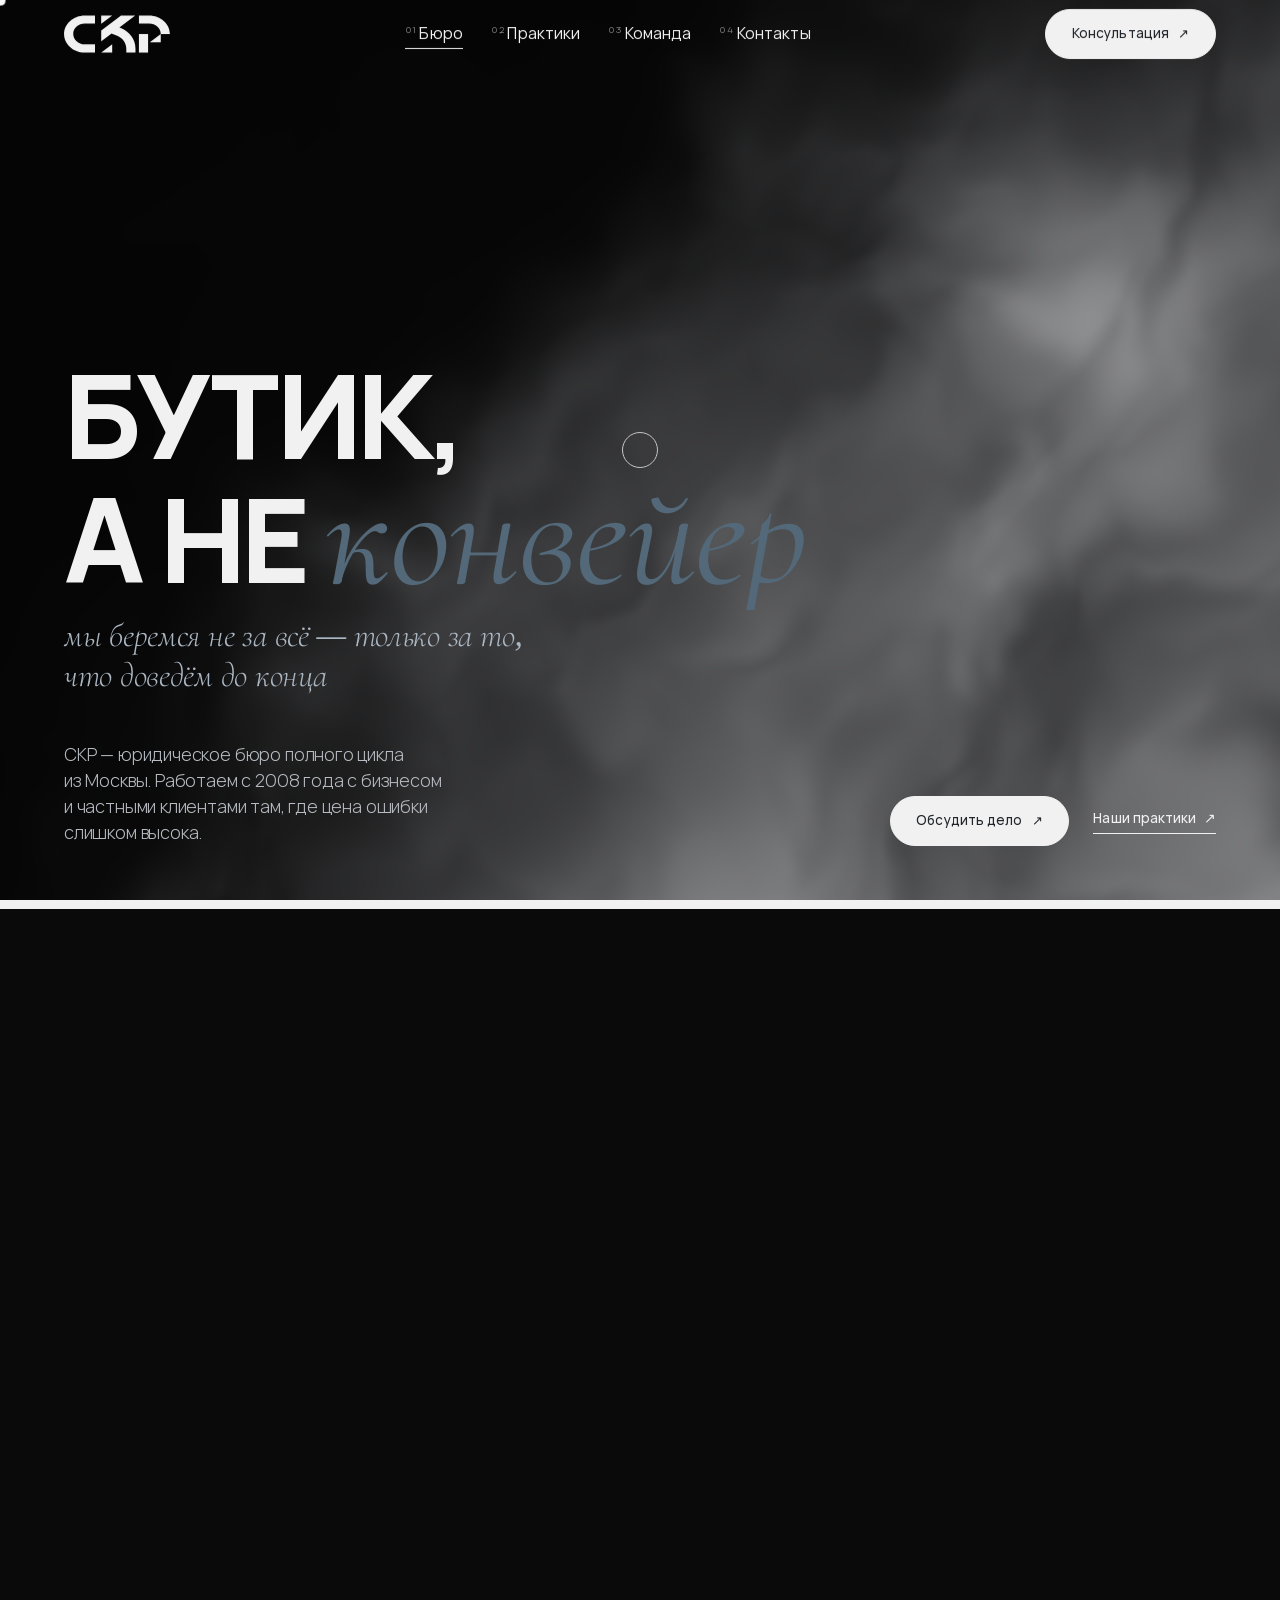
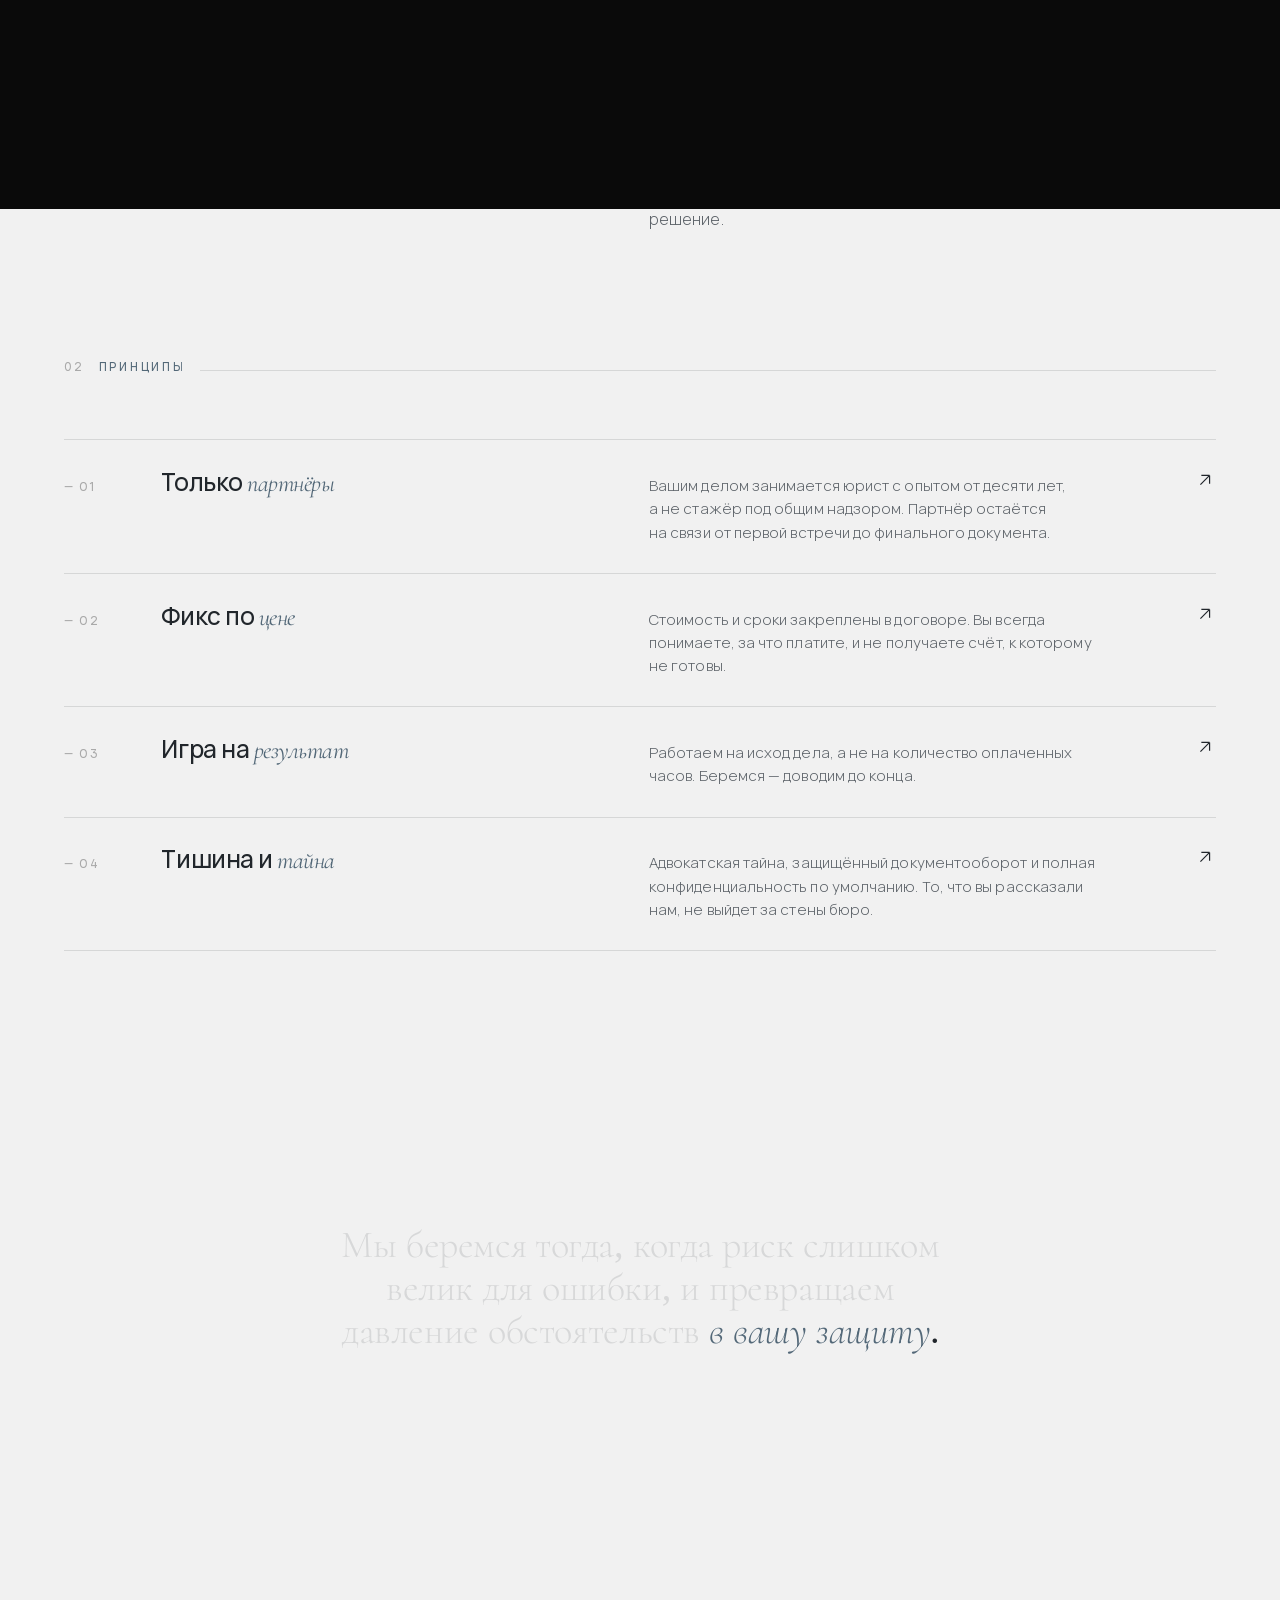
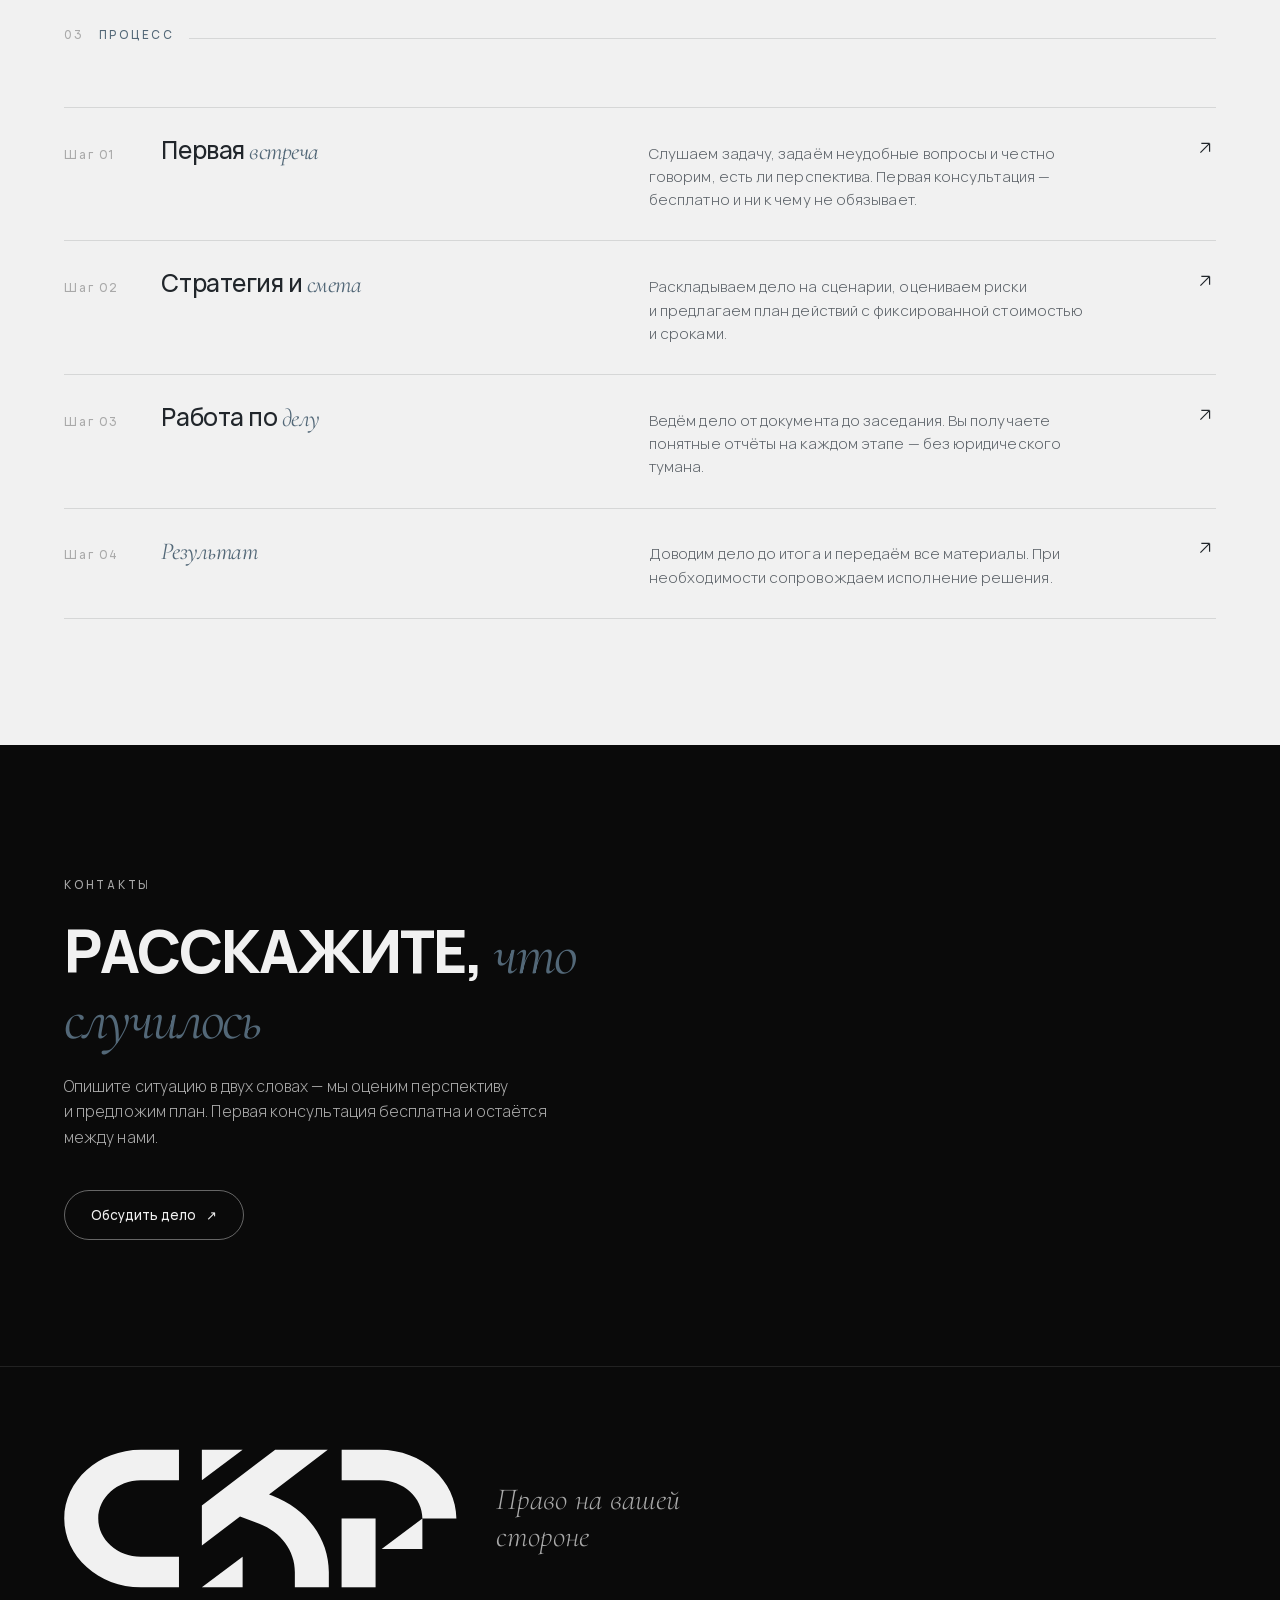
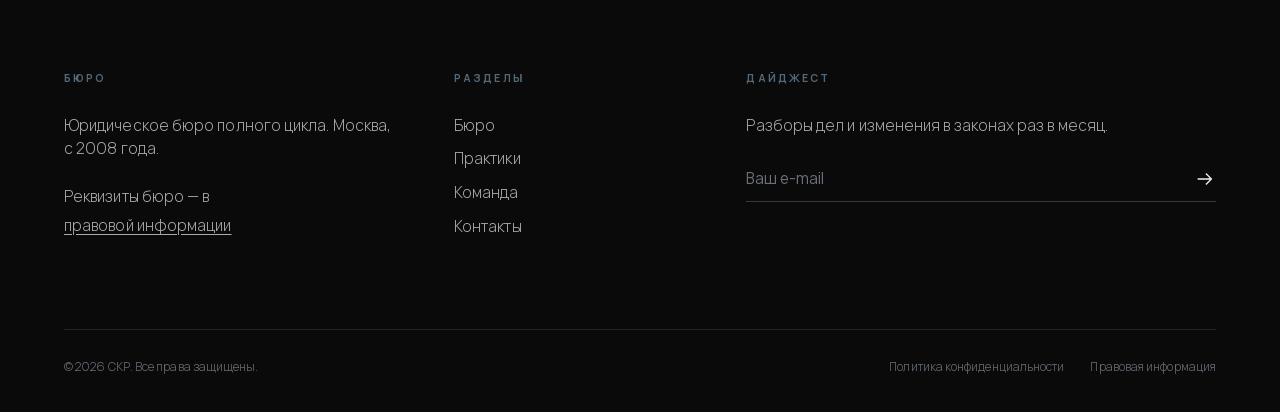
==== commit 8cdd4118: "feat: rewrite practice areas from updated content spec, restyle facts block - replace 5 practices (c" ====
--- a/site/index.html
+++ b/site/index.html
@@ -89,8 +89,34 @@
 </div>
 </section>
 
+<!-- ===================== FACTS ===================== -->
+<section class="pad full" id="facts">
+<div class="facts" style="margin-top:0;">
+<div class="fact fx" data-fade>
+<div class="fact__n">2008</div>
+<div class="fact__l">год основания бюро</div>
+</div>
+<div class="fact fx" data-fade>
+<div class="fact__n">15+&nbsp;<span class="em">лет</span></div>
+<div class="fact__l">непрерывной практики</div>
+</div>
+<div class="fact fx" data-fade>
+<div class="fact__n">500+</div>
+<div class="fact__l">проведённых дел и&nbsp;сделок</div>
+</div>
+<div class="fact fx" data-fade>
+<div class="fact__n">5&nbsp;<span class="em">практик</span></div>
+<div class="fact__l">узкая специализация в&nbsp;каждой</div>
+</div>
+<div class="fact fx" data-fade>
+<div class="fact__n"><span class="em">Фикс</span></div>
+<div class="fact__l">стоимости и&nbsp;сроков в&nbsp;каждом договоре</div>
+</div>
+</div>
+</section>
+
 <!-- ===================== ABOUT — 1.2 / 1.3 ===================== -->
-<section class="pad full" id="about">
+<section class="pad full" id="about" style="padding-top:0;">
 <div class="sec-head fx" data-fade>
 <span class="idx">01</span>
 <span class="kicker">Бюро</span>
@@ -98,13 +124,13 @@
 </div>
 <div class="grid about__cols">
 <div class="about__l">
-<p class="statement" data-words>Мы&nbsp;беремся за&nbsp;дела, от&nbsp;которых отказываются другие, и&nbsp;превращаем правовой хаос <span class="em">в&nbsp;ясную стратегию</span>.</p>
-<p class="lead fx" data-fade>Бутиковое бюро, где каждое дело ведёт партнёр&nbsp;— лично.</p>
+<p class="statement" data-words>Когда ставки высоки, а&nbsp;на&nbsp;кону ваше имущество, репутация или свобода, право перестаёт быть теорией и&nbsp;превращается <span class="em">в&nbsp;поле боя</span>.</p>
+<p class="lead fx" data-fade>Не&nbsp;просто юрист, а&nbsp;адвокат, который видит за&nbsp;статьями закона живого человека.</p>
 </div>
 <div class="about__r">
-<p class="body-sm fx" data-fade>СКР&nbsp;— это юридическое бюро полного цикла. Мы&nbsp;сопровождаем бизнес и&nbsp;частных клиентов на&nbsp;всех этапах: от&nbsp;структурирования сделок и&nbsp;комплаенса до&nbsp;защиты в&nbsp;суде и&nbsp;взыскания долгов.</p>
-<p class="body-sm fx" data-fade>Мы&nbsp;сознательно не&nbsp;растём в&nbsp;размер конвейера. За&nbsp;каждым клиентом закрепляется команда профильных юристов, а&nbsp;стоимость и&nbsp;сроки фиксируются на&nbsp;старте&nbsp;— без скрытых счетов и&nbsp;неожиданных строк в&nbsp;акте.</p>
-<p class="body-sm fx" data-fade>За&nbsp;более чем пятнадцать лет мы&nbsp;провели сотни сделок и&nbsp;судебных процессов. Но&nbsp;главный показатель для нас&nbsp;— не&nbsp;количество, а&nbsp;то, что клиенты возвращаются и&nbsp;приводят тех, кому доверяют сами.</p>
+<p class="body-sm fx" data-fade>Адвокатское бюро города Москвы «Современные корпоративные решения» строит защиту на&nbsp;трёх основаниях: глубокая экспертиза, индивидуальная стратегия и&nbsp;абсолютная конфиденциальность. Мы&nbsp;беремся за&nbsp;дела, от&nbsp;которых отказываются другие, и&nbsp;системно, шаг за&nbsp;шагом, ищем тот самый шанс на&nbsp;победу в&nbsp;суде, на&nbsp;переговорах или в&nbsp;досудебном урегулировании.</p>
+<p class="body-sm fx" data-fade>Вы&nbsp;не&nbsp;услышите от&nbsp;нас пустых гарантий&nbsp;— мы&nbsp;честно анализируем перспективы, прогнозируем риски и&nbsp;предлагаем только те&nbsp;решения, которые действительно работают. С&nbsp;нами вы&nbsp;получаете не&nbsp;процесс ради процесса, а&nbsp;реальную опору: адвоката, который возьмёт удар на&nbsp;себя и&nbsp;проведёт вас через самый сложный этап с&nbsp;минимальными потерями.</p>
+<p class="body-sm fx" data-fade>Первый разговор многое прояснит. Свяжитесь с&nbsp;нами, чтобы рассказать о&nbsp;своей ситуации, и&nbsp;вы&nbsp;почувствуете, что правовая неопределённость&nbsp;— это не&nbsp;приговор, а&nbsp;задача, у&nbsp;которой есть решение.</p>
 </div>
 </div>
 </section>
@@ -180,37 +206,6 @@
 <span class="vt"><span class="em">Результат</span></span>
 <span class="vd">Доводим дело до&nbsp;итога и&nbsp;передаём все материалы. При необходимости сопровождаем исполнение решения.</span>
 <span class="va"><svg width="22" height="22" viewBox="0 0 24 24" fill="none"><path d="M7 17 17 7M17 7H8M17 7v9" stroke="currentColor" stroke-width="1.3"/></svg></span>
-</div>
-</div>
-</section>
-
-<!-- ===================== FACTS — 1.6 ===================== -->
-<section class="pad full" id="facts" style="padding-top:0;">
-<div class="sec-head fx" data-fade>
-<span class="idx">04</span>
-<span class="kicker">В&nbsp;цифрах</span>
-<span class="rule"></span>
-</div>
-<div class="facts" style="margin-top:0;">
-<div class="fact fx" data-fade>
-<div class="fact__n">2008</div>
-<div class="fact__l">год основания бюро</div>
-</div>
-<div class="fact fx" data-fade>
-<div class="fact__n">15+&nbsp;<span class="em">лет</span></div>
-<div class="fact__l">непрерывной практики</div>
-</div>
-<div class="fact fx" data-fade>
-<div class="fact__n">500+</div>
-<div class="fact__l">проведённых дел и&nbsp;сделок</div>
-</div>
-<div class="fact fx" data-fade>
-<div class="fact__n">5&nbsp;<span class="em">практик</span></div>
-<div class="fact__l">узкая специализация в&nbsp;каждой</div>
-</div>
-<div class="fact fx" data-fade>
-<div class="fact__n"><span class="em">Фикс</span></div>
-<div class="fact__l">стоимости и&nbsp;сроков в&nbsp;каждом договоре</div>
 </div>
 </div>
 </section>
--- a/site/assets/css/style.css
+++ b/site/assets/css/style.css
@@ -413,7 +413,8 @@
 @media(min-width:820px){.pd__head{grid-column:1/6;}.pd__body{grid-column:7/13;}}
 .pd__head .pcard__t{font-size:clamp(1.9rem,3.4vw,3rem);margin-top:16px;}
 .pd__head .pcard__tags{margin-top:26px;}
-.pd__body .pcard__d{max-width:52ch;margin-top:0;}
+.pd__body .pcard__d{max-width:none;margin-top:0;}
+.pd__body .pcard__d+.pcard__d{margin-top:20px;}
 .pdo-k{font-size:.68rem;letter-spacing:.2em;text-transform:uppercase;color:var(--grey);margin-top:34px;}
 .pdo{margin-top:14px;border-top:1px solid var(--line-on);padding:0;}
 .pdo li{list-style:none;display:flex;gap:14px;padding-block:14px;border-bottom:1px solid var(--line-on);color:var(--alabaster);font-size:.95rem;font-weight:300;line-height:1.5;}
